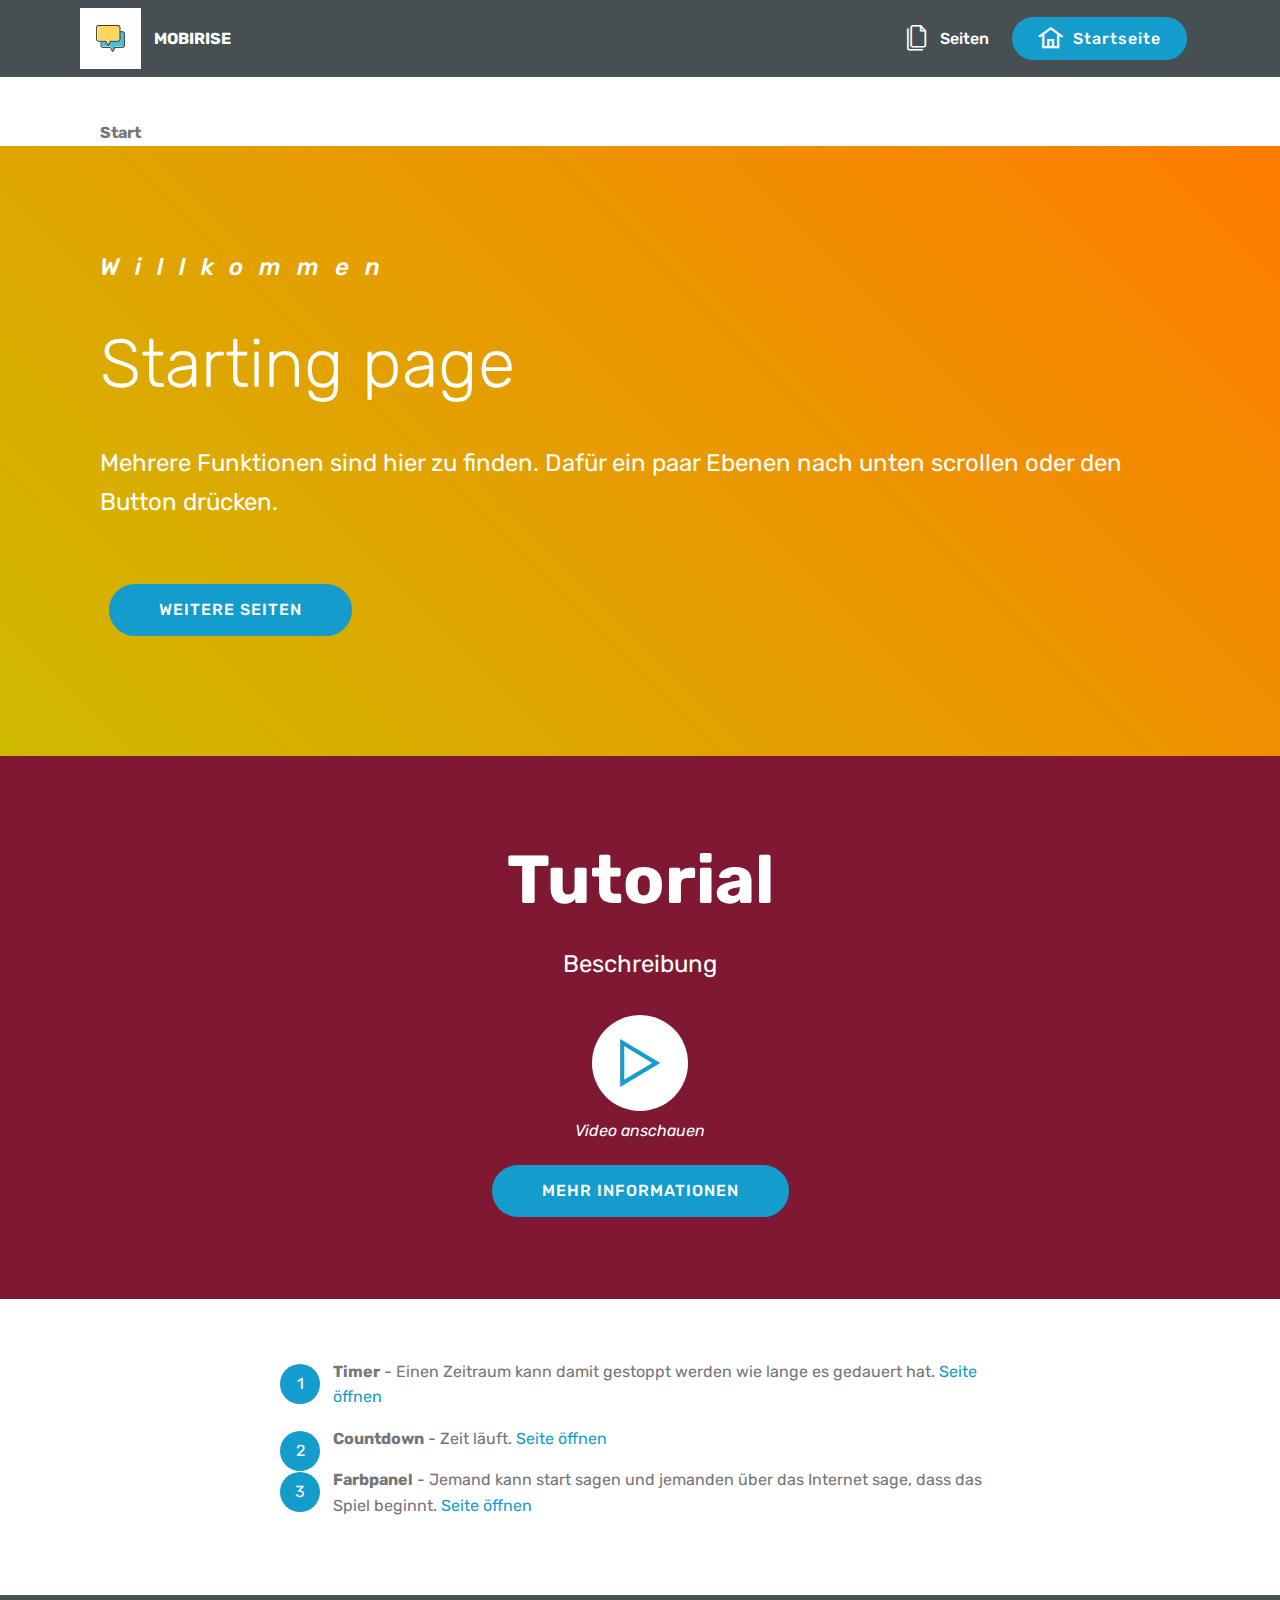
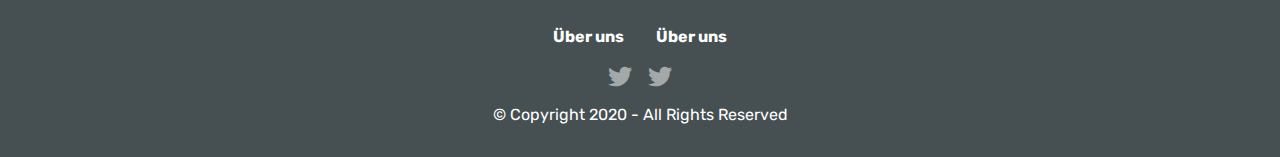
==== pages/index.html @ a0332e4c "improvements" ====
<!DOCTYPE html>
<html  >
<head>
  <!-- Site made with Mobirise Website Builder v4.12.3, https://mobirise.com -->
  <meta charset="UTF-8">
  <meta http-equiv="X-UA-Compatible" content="IE=edge">
  <meta name="generator" content="Mobirise v4.12.3, mobirise.com">
  <meta name="viewport" content="width=device-width, initial-scale=1, minimum-scale=1">
  <link rel="shortcut icon" href="assets/images/mbr-122x122.png" type="image/x-icon">
  <meta name="description" content="">
  
  
  <title>Home</title>
  <link rel="stylesheet" href="assets/web/assets/mobirise-icons/mobirise-icons.css">
  <link rel="stylesheet" href="assets/web/assets/mobirise-icons-bold/mobirise-icons-bold.css">
  <link rel="stylesheet" href="assets/web/assets/mobirise-icons2/mobirise2.css">
  <link rel="stylesheet" href="assets/bootstrap/css/bootstrap.min.css">
  <link rel="stylesheet" href="assets/bootstrap/css/bootstrap-grid.min.css">
  <link rel="stylesheet" href="assets/bootstrap/css/bootstrap-reboot.min.css">
  <link rel="stylesheet" href="assets/tether/tether.min.css">
  <link rel="stylesheet" href="assets/socicon/css/styles.css">
  <link rel="stylesheet" href="assets/dropdown/css/style.css">
  <link rel="stylesheet" href="assets/theme/css/style.css">
  <link rel="preload" as="style" href="assets/mobirise/css/mbr-additional.css"><link rel="stylesheet" href="assets/mobirise/css/mbr-additional.css" type="text/css">
  
  
  
</head>
<body>
  <section class="menu cid-seHGuhXUgh" once="menu" id="menu1-0">

    

    <nav class="navbar navbar-expand beta-menu navbar-dropdown align-items-center navbar-fixed-top navbar-toggleable-sm">
        <button class="navbar-toggler navbar-toggler-right" type="button" data-toggle="collapse" data-target="#navbarSupportedContent" aria-controls="navbarSupportedContent" aria-expanded="false" aria-label="Toggle navigation">
            <div class="hamburger">
                <span></span>
                <span></span>
                <span></span>
                <span></span>
            </div>
        </button>
        <div class="menu-logo">
            <div class="navbar-brand">
                <span class="navbar-logo">
                    <a href="index.html">
                         <img src="assets/images/mbr-122x122.png" alt="Mobirise" title="" style="height: 3.8rem;">
                    </a>
                </span>
                <span class="navbar-caption-wrap">
                    <a class="navbar-caption text-white display-4" href="https://mobirise.co">
                        MOBIRISE
                    </a>
                </span>
            </div>
        </div>
        <div class="collapse navbar-collapse" id="navbarSupportedContent">
            <ul class="navbar-nav nav-dropdown" data-app-modern-menu="true"><li class="nav-item">
                    <a class="nav-link link text-white display-4" href="https://mobirise.co"><span class="mbrib-pages mbr-iconfont mbr-iconfont-btn"></span>
                        Seiten</a>
                </li></ul>
            <div class="navbar-buttons mbr-section-btn"><a class="btn btn-sm btn-primary display-4" href="https://mobirise.co"><span class="mobi-mbri mobi-mbri-home mbr-iconfont mbr-iconfont-btn"></span>
                    Startseite</a></div>
        </div>
    </nav>
</section>

<section class="engine"><a href="https://mobirise.info/g">build your own site</a></section><section class="mbr-section article content1 cid-seHGVhKyrC" id="content1-3">
    
     

    <div class="container">
        <div class="media-container-row">
            <div class="mbr-text col-12 mbr-fonts-style display-7 col-md-12"><strong>Start</strong></div>
        </div>
    </div>
</section>

<section class="header11 cid-seHGGqiIYS" id="header11-2">

    <!-- Block parameters controls (Blue "Gear" panel) -->
    
    <!-- End block parameters -->

    
    <div class="container align-left">
        <div class="media-container-column mbr-white col-md-12">
            <h3 class="mbr-section-subtitle py-3 mbr-fonts-style display-5">
                Willkommen</h3>
            <h1 class="mbr-section-title py-3 mbr-fonts-style display-1">Starting page</h1>
            <p class="mbr-text py-3 mbr-fonts-style display-5">
                Mehrere Funktionen sind hier zu finden. Dafür ein paar Ebenen nach unten scrollen oder den Button drücken.</p>
            <div class="mbr-section-btn py-4"><a class="btn btn-md btn-primary display-4" href="https://mobirise.co">WEITERE SEITEN</a></div>
        </div>
    </div>

    
</section>

<section class="header8 cid-seHGysHlIG" id="header8-1">

    

    

    <div class="container align-center">
        <div class="row justify-content-md-center">
            <div class="mbr-white col-md-10">
                <h1 class="mbr-section-title align-center py-2 mbr-bold mbr-fonts-style display-1">
                        Tutorial</h1>
                <p class="mbr-text align-center py-2 mbr-fonts-style display-5">
                        Beschreibung</p>
                <div class="mbr-media show-modal align-center py-2" data-modal=".modalWindow">
                         <span class="mbr-iconfont mobi-mbri-play mobi-mbri" style="color: rgb(20, 157, 204); fill: rgb(20, 157, 204);"></span>
                </div>
                <div class="icon-description align-center font-italic pb-3 mbr-fonts-style display-7">
                        Video anschauen</div>
                <div class="mbr-section-btn text-center"><a class="btn btn-md btn-primary display-4" href="https://mobirise.co">MEHR INFORMATIONEN</a></div>
            </div>
        </div>
    </div>
    <div>
        <div class="modalWindow" style="display: none;">
            <div class="modalWindow-container">
                <div class="modalWindow-video-container">
                    <div class="modalWindow-video">
                        <iframe width="100%" height="100%" frameborder="0" allowfullscreen="1" data-src="https://www.youtube.com/watch?v=36YgDDJ7XSc"></iframe>
                    </div>
                    <a class="close" role="button" data-dismiss="modal">
                        <span aria-hidden="true" class="mbri-close mbr-iconfont closeModal"></span>
                        <span class="sr-only">Schließen</span>
                    </a>
                </div>
            </div>
        </div>
    </div>
</section>

<section class="mbr-section article content11 cid-seHI8viT0M" id="content11-4">
     

    <div class="container">
        <div class="media-container-row">
            <div class="mbr-text counter-container col-12 col-md-8 mbr-fonts-style display-7">
                <ol>
                    <li><strong>Timer</strong>&nbsp;- Einen Zeitraum kann damit gestoppt werden wie lange es gedauert hat. <a href="index.html">Seite öffnen</a></li>
                    <li><strong>Countdown</strong> - Zeit läuft. <a href="index.html">Seite öffnen</a></li>
                    <li><strong>Farbpanel</strong>&nbsp;- Jemand kann start sagen und jemanden über das Internet sage, dass das Spiel beginnt. <a href="index.html">Seite öffnen</a></li>
                </ol>
            </div>
        </div>
    </div>
</section>

<section once="footers" class="cid-seHJnnbTbv" id="footer7-5">

    

    

    <div class="container">
        <div class="media-container-row align-center mbr-white">
            <div class="row row-links">
                <ul class="foot-menu">
                    
                    
                    
                    
                    
                <li class="foot-menu-item mbr-fonts-style display-7">
                        <a class="text-white mbr-bold" href="#" target="_blank">Über uns</a>
                    </li><li class="foot-menu-item mbr-fonts-style display-7">
                        <a class="text-white mbr-bold" href="#" target="_blank">Über uns</a>
                    </li></ul>
            </div>
            <div class="row social-row">
                <div class="social-list align-right pb-2">
                    
                    
                    
                    
                    
                    
                <div class="soc-item">
                        <a href="https://twitter.com/mobirise" target="_blank">
                            <span class="socicon-twitter socicon mbr-iconfont mbr-iconfont-social"></span>
                        </a>
                    </div><div class="soc-item">
                        <a href="https://twitter.com/mobirise" target="_blank">
                            <span class="socicon-twitter socicon mbr-iconfont mbr-iconfont-social"></span>
                        </a>
                    </div></div>
            </div>
            <div class="row row-copirayt">
                <p class="mbr-text mb-0 mbr-fonts-style mbr-white align-center display-7">
                    © Copyright 2020 - All Rights Reserved
                </p>
            </div>
        </div>
    </div>
</section>


  <script src="assets/web/assets/jquery/jquery.min.js"></script>
  <script src="assets/popper/popper.min.js"></script>
  <script src="assets/bootstrap/js/bootstrap.min.js"></script>
  <script src="assets/tether/tether.min.js"></script>
  <script src="assets/touchswipe/jquery.touch-swipe.min.js"></script>
  <script src="assets/playervimeo/vimeo_player.js"></script>
  <script src="assets/smoothscroll/smooth-scroll.js"></script>
  <script src="assets/dropdown/js/nav-dropdown.js"></script>
  <script src="assets/dropdown/js/navbar-dropdown.js"></script>
  <script src="assets/theme/js/script.js"></script>
  
  
</body>
</html>
---- pages/assets/web/assets/mobirise-icons/mobirise-icons.css ----
@font-face {
  font-family: 'MobiriseIcons';
  src:  url('mobirise-icons.eot?spat4u');
  src:  url('mobirise-icons.eot?spat4u#iefix') format('embedded-opentype'),
    url('mobirise-icons.ttf?spat4u') format('truetype'),
    url('mobirise-icons.woff?spat4u') format('woff'),
    url('mobirise-icons.svg?spat4u#MobiriseIcons') format('svg');
  font-weight: normal;
  font-style: normal;
  font-display: swap;
}

[class^="mbri-"], [class*=" mbri-"] {
  /* use !important to prevent issues with browser extensions that change fonts */
  font-family: MobiriseIcons !important;
  speak: none;
  font-style: normal;
  font-weight: normal;
  font-variant: normal;
  text-transform: none;
  line-height: 1;

  /* Better Font Rendering =========== */
  -webkit-font-smoothing: antialiased;
  -moz-osx-font-smoothing: grayscale;
}

.mbri-add-submenu:before {
  content: "\e900";
}
.mbri-alert:before {
  content: "\e901";
}
.mbri-align-center:before {
  content: "\e902";
}
.mbri-align-justify:before {
  content: "\e903";
}
.mbri-align-left:before {
  content: "\e904";
}
.mbri-align-right:before {
  content: "\e905";
}
.mbri-android:before {
  content: "\e906";
}
.mbri-apple:before {
  content: "\e907";
}
.mbri-arrow-down:before {
  content: "\e908";
}
.mbri-arrow-next:before {
  content: "\e909";
}
.mbri-arrow-prev:before {
  content: "\e90a";
}
.mbri-arrow-up:before {
  content: "\e90b";
}
.mbri-bold:before {
  content: "\e90c";
}
.mbri-bookmark:before {
  content: "\e90d";
}
.mbri-bootstrap:before {
  content: "\e90e";
}
.mbri-briefcase:before {
  content: "\e90f";
}
.mbri-browse:before {
  content: "\e910";
}
.mbri-bulleted-list:before {
  content: "\e911";
}
.mbri-calendar:before {
  content: "\e912";
}
.mbri-camera:before {
  content: "\e913";
}
.mbri-cart-add:before {
  content: "\e914";
}
.mbri-cart-full:before {
  content: "\e915";
}
.mbri-cash:before {
  content: "\e916";
}
.mbri-change-style:before {
  content: "\e917";
}
.mbri-chat:before {
  content: "\e918";
}
.mbri-clock:before {
  content: "\e919";
}
.mbri-close:before {
  content: "\e91a";
}
.mbri-cloud:before {
  content: "\e91b";
}
.mbri-code:before {
  content: "\e91c";
}
.mbri-contact-form:before {
  content: "\e91d";
}
.mbri-credit-card:before {
  content: "\e91e";
}
.mbri-cursor-click:before {
  content: "\e91f";
}
.mbri-cust-feedback:before {
  content: "\e920";
}
.mbri-database:before {
  content: "\e921";
}
.mbri-delivery:before {
  content: "\e922";
}
.mbri-desktop:before {
  content: "\e923";
}
.mbri-devices:before {
  content: "\e924";
}
.mbri-down:before {
  content: "\e925";
}
.mbri-download:before {
  content: "\e989";
}
.mbri-drag-n-drop:before {
  content: "\e927";
}
.mbri-drag-n-drop2:before {
  content: "\e928";
}
.mbri-edit:before {
  content: "\e929";
}
.mbri-edit2:before {
  content: "\e92a";
}
.mbri-error:before {
  content: "\e92b";
}
.mbri-extension:before {
  content: "\e92c";
}
.mbri-features:before {
  content: "\e92d";
}
.mbri-file:before {
  content: "\e92e";
}
.mbri-flag:before {
  content: "\e92f";
}
.mbri-folder:before {
  content: "\e930";
}
.mbri-gift:before {
  content: "\e931";
}
.mbri-github:before {
  content: "\e932";
}
.mbri-globe:before {
  content: "\e933";
}
.mbri-globe-2:before {
  content: "\e934";
}
.mbri-growing-chart:before {
  content: "\e935";
}
.mbri-hearth:before {
  content: "\e936";
}
.mbri-help:before {
  content: "\e937";
}
.mbri-home:before {
  content: "\e938";
}
.mbri-hot-cup:before {
  content: "\e939";
}
.mbri-idea:before {
  content: "\e93a";
}
.mbri-image-gallery:before {
  content: "\e93b";
}
.mbri-image-slider:before {
  content: "\e93c";
}
.mbri-info:before {
  content: "\e93d";
}
.mbri-italic:before {
  content: "\e93e";
}
.mbri-key:before {
  content: "\e93f";
}
.mbri-laptop:before {
  content: "\e940";
}
.mbri-layers:before {
  content: "\e941";
}
.mbri-left-right:before {
  content: "\e942";
}
.mbri-left:before {
  content: "\e943";
}
.mbri-letter:before {
  content: "\e944";
}
.mbri-like:before {
  content: "\e945";
}
.mbri-link:before {
  content: "\e946";
}
.mbri-lock:before {
  content: "\e947";
}
.mbri-login:before {
  content: "\e948";
}
.mbri-logout:before {
  content: "\e949";
}
.mbri-magic-stick:before {
  content: "\e94a";
}
.mbri-map-pin:before {
  content: "\e94b";
}
.mbri-menu:before {
  content: "\e94c";
}
.mbri-mobile:before {
  content: "\e94d";
}
.mbri-mobile2:before {
  content: "\e94e";
}
.mbri-mobirise:before {
  content: "\e94f";
}
.mbri-more-horizontal:before {
  content: "\e950";
}
.mbri-more-vertical:before {
  content: "\e951";
}
.mbri-music:before {
  content: "\e952";
}
.mbri-new-file:before {
  content: "\e953";
}
.mbri-numbered-list:before {
  content: "\e954";
}
.mbri-opened-folder:before {
  content: "\e955";
}
.mbri-pages:before {
  content: "\e956";
}
.mbri-paper-plane:before {
  content: "\e957";
}
.mbri-paperclip:before {
  content: "\e958";
}
.mbri-photo:before {
  content: "\e959";
}
.mbri-photos:before {
  content: "\e95a";
}
.mbri-pin:before {
  content: "\e95b";
}
.mbri-play:before {
  content: "\e95c";
}
.mbri-plus:before {
  content: "\e95d";
}
.mbri-preview:before {
  content: "\e95e";
}
.mbri-print:before {
  content: "\e95f";
}
.mbri-protect:before {
  content: "\e960";
}
.mbri-question:before {
  content: "\e961";
}
.mbri-quote-left:before {
  content: "\e962";
}
.mbri-quote-right:before {
  content: "\e963";
}
.mbri-refresh:before {
  content: "\e964";
}
.mbri-responsive:before {
  content: "\e965";
}
.mbri-right:before {
  content: "\e966";
}
.mbri-rocket:before {
  content: "\e967";
}
.mbri-sad-face:before {
  content: "\e968";
}
.mbri-sale:before {
  content: "\e969";
}
.mbri-save:before {
  content: "\e96a";
}
.mbri-search:before {
  content: "\e96b";
}
.mbri-setting:before {
  content: "\e96c";
}
.mbri-setting2:before {
  content: "\e96d";
}
.mbri-setting3:before {
  content: "\e96e";
}
.mbri-share:before {
  content: "\e96f";
}
.mbri-shopping-bag:before {
  content: "\e970";
}
.mbri-shopping-basket:before {
  content: "\e971";
}
.mbri-shopping-cart:before {
  content: "\e972";
}
.mbri-sites:before {
  content: "\e973";
}
.mbri-smile-face:before {
  content: "\e974";
}
.mbri-speed:before {
  content: "\e975";
}
.mbri-star:before {
  content: "\e976";
}
.mbri-success:before {
  content: "\e977";
}
.mbri-sun:before {
  content: "\e978";
}
.mbri-sun2:before {
  content: "\e979";
}
.mbri-tablet:before {
  content: "\e97a";
}
.mbri-tablet-vertical:before {
  content: "\e97b";
}
.mbri-target:before {
  content: "\e97c";
}
.mbri-timer:before {
  content: "\e97d";
}
.mbri-to-ftp:before {
  content: "\e97e";
}
.mbri-to-local-drive:before {
  content: "\e97f";
}
.mbri-touch-swipe:before {
  content: "\e980";
}
.mbri-touch:before {
  content: "\e981";
}
.mbri-trash:before {
  content: "\e982";
}
.mbri-underline:before {
  content: "\e983";
}
.mbri-unlink:before {
  content: "\e984";
}
.mbri-unlock:before {
  content: "\e985";
}
.mbri-up-down:before {
  content: "\e986";
}
.mbri-up:before {
  content: "\e987";
}
.mbri-update:before {
  content: "\e988";
}
.mbri-upload:before {
 content: "\e926"; 
}
.mbri-user:before {
  content: "\e98a";
}
.mbri-user2:before {
  content: "\e98b";
}
.mbri-users:before {
  content: "\e98c";
}
.mbri-video:before {
  content: "\e98d";
}
.mbri-video-play:before {
  content: "\e98e";
}
.mbri-watch:before {
  content: "\e98f";
}
.mbri-website-theme:before {
  content: "\e990";
}
.mbri-wifi:before {
  content: "\e991";
}
.mbri-windows:before {
  content: "\e992";
}
.mbri-zoom-out:before {
  content: "\e993";
}
.mbri-redo:before {
  content: "\e994";
}
.mbri-undo:before {
  content: "\e995";
}
---- pages/assets/web/assets/mobirise-icons-bold/mobirise-icons-bold.css ----
@font-face {
  font-family: 'mobirise-icons-bold';
  font-display: swap;
  src:  url('mobirise-icons-bold.eot?m1l4yr');
  src:  url('mobirise-icons-bold.eot?m1l4yr#iefix') format('embedded-opentype'),
    url('mobirise-icons-bold.ttf?m1l4yr') format('truetype'),
    url('mobirise-icons-bold.woff?m1l4yr') format('woff'),
    url('mobirise-icons-bold.svg?m1l4yr#mobirise-icons-bold') format('svg');
  font-weight: normal;
  font-style: normal;
}

[class^="mbrib-"], [class*="mbrib-"] {
  /* use !important to prevent issues with browser extensions that change fonts */
  font-family: 'mobirise-icons-bold' !important;
  speak: none;
  font-style: normal;
  font-weight: normal;
  font-variant: normal;
  text-transform: none;
  line-height: 1;

  /* Better Font Rendering =========== */
  -webkit-font-smoothing: antialiased;
  -moz-osx-font-smoothing: grayscale;
}

.mbrib-add-submenu:before {
  content: "\e900";
}
.mbrib-alert:before {
  content: "\e901";
}
.mbrib-align-center:before {
  content: "\e902";
}
.mbrib-align-justify:before {
  content: "\e903";
}
.mbrib-align-left:before {
  content: "\e904";
}
.mbrib-align-right:before {
  content: "\e905";
}
.mbrib-android:before {
  content: "\e906";
}
.mbrib-apple:before {
  content: "\e907";
}
.mbrib-arrow-down:before {
  content: "\e908";
}
.mbrib-arrow-next:before {
  content: "\e909";
}
.mbrib-arrow-prev:before {
  content: "\e90a";
}
.mbrib-arrow-up:before {
  content: "\e90b";
}
.mbrib-bold:before {
  content: "\e90c";
}
.mbrib-bookmark:before {
  content: "\e90d";
}
.mbrib-bootstrap:before {
  content: "\e90e";
}
.mbrib-briefcase:before {
  content: "\e90f";
}
.mbrib-browse:before {
  content: "\e910";
}
.mbrib-bulleted-list:before {
  content: "\e911";
}
.mbrib-calendar:before {
  content: "\e912";
}
.mbrib-camera:before {
  content: "\e913";
}
.mbrib-cart-add:before {
  content: "\e914";
}
.mbrib-cart-full:before {
  content: "\e915";
}
.mbrib-cash:before {
  content: "\e916";
}
.mbrib-change-style:before {
  content: "\e917";
}
.mbrib-chat:before {
  content: "\e918";
}
.mbrib-clock:before {
  content: "\e919";
}
.mbrib-close:before {
  content: "\e91a";
}
.mbrib-cloud:before {
  content: "\e91b";
}
.mbrib-code:before {
  content: "\e91c";
}
.mbrib-contact-form:before {
  content: "\e91d";
}
.mbrib-credit-card:before {
  content: "\e91e";
}
.mbrib-cursor-click:before {
  content: "\e91f";
}
.mbrib-cust-feedback:before {
  content: "\e920";
}
.mbrib-database:before {
  content: "\e921";
}
.mbrib-delivery:before {
  content: "\e922";
}
.mbrib-desktop:before {
  content: "\e923";
}
.mbrib-devices:before {
  content: "\e924";
}
.mbrib-down:before {
  content: "\e925";
}
.mbrib-download:before {
  content: "\e926";
}
.mbrib-drag-n-drop:before {
  content: "\e927";
}
.mbrib-drag-n-drop2:before {
  content: "\e928";
}
.mbrib-edit:before {
  content: "\e929";
}
.mbrib-edit2:before {
  content: "\e92a";
}
.mbrib-error:before {
  content: "\e92b";
}
.mbrib-extension:before {
  content: "\e92c";
}
.mbrib-features:before {
  content: "\e92d";
}
.mbrib-file:before {
  content: "\e92e";
}
.mbrib-flag:before {
  content: "\e92f";
}
.mbrib-folder:before {
  content: "\e930";
}
.mbrib-gift:before {
  content: "\e931";
}
.mbrib-github:before {
  content: "\e932";
}
.mbrib-globe-2:before {
  content: "\e933";
}
.mbrib-globe:before {
  content: "\e934";
}
.mbrib-growing-chart:before {
  content: "\e935";
}
.mbrib-hearth:before {
  content: "\e936";
}
.mbrib-help:before {
  content: "\e937";
}
.mbrib-home:before {
  content: "\e938";
}
.mbrib-hot-cup:before {
  content: "\e939";
}
.mbrib-idea:before {
  content: "\e93a";
}
.mbrib-image-gallery:before {
  content: "\e93b";
}
.mbrib-image-slider:before {
  content: "\e93c";
}
.mbrib-info:before {
  content: "\e93d";
}
.mbrib-italic:before {
  content: "\e93e";
}
.mbrib-key:before {
  content: "\e93f";
}
.mbrib-laptop:before {
  content: "\e940";
}
.mbrib-layers:before {
  content: "\e941";
}
.mbrib-left-right:before {
  content: "\e942";
}
.mbrib-left:before {
  content: "\e943";
}
.mbrib-letter:before {
  content: "\e944";
}
.mbrib-like:before {
  content: "\e945";
}
.mbrib-link:before {
  content: "\e946";
}
.mbrib-lock:before {
  content: "\e947";
}
.mbrib-login:before {
  content: "\e948";
}
.mbrib-logout:before {
  content: "\e949";
}
.mbrib-magic-stick:before {
  content: "\e94a";
}
.mbrib-map-pin:before {
  content: "\e94b";
}
.mbrib-menu:before {
  content: "\e94c";
}
.mbrib-mobile:before {
  content: "\e94d";
}
.mbrib-mobile2:before {
  content: "\e94e";
}
.mbrib-mobirise:before {
  content: "\e94f";
}
.mbrib-more-horizontal:before {
  content: "\e950";
}
.mbrib-more-vertical:before {
  content: "\e951";
}
.mbrib-music:before {
  content: "\e952";
}
.mbrib-new-file:before {
  content: "\e953";
}
.mbrib-numbered-list:before {
  content: "\e954";
}
.mbrib-opened-folder:before {
  content: "\e955";
}
.mbrib-pages:before {
  content: "\e956";
}
.mbrib-paper-plane:before {
  content: "\e957";
}
.mbrib-paperclip:before {
  content: "\e958";
}
.mbrib-photo:before {
  content: "\e959";
}
.mbrib-photos:before {
  content: "\e95a";
}
.mbrib-pin:before {
  content: "\e95b";
}
.mbrib-play:before {
  content: "\e95c";
}
.mbrib-plus:before {
  content: "\e95d";
}
.mbrib-preview:before {
  content: "\e95e";
}
.mbrib-print:before {
  content: "\e95f";
}
.mbrib-protect:before {
  content: "\e960";
}
.mbrib-question:before {
  content: "\e961";
}
.mbrib-quote-left:before {
  content: "\e962";
}
.mbrib-quote-right:before {
  content: "\e963";
}
.mbrib-redo:before {
  content: "\e964";
}
.mbrib-refresh:before {
  content: "\e965";
}
.mbrib-responsive:before {
  content: "\e966";
}
.mbrib-right:before {
  content: "\e967";
}
.mbrib-rocket:before {
  content: "\e968";
}
.mbrib-sad-face:before {
  content: "\e969";
}
.mbrib-sale:before {
  content: "\e96a";
}
.mbrib-save:before {
  content: "\e96b";
}
.mbrib-search:before {
  content: "\e96c";
}
.mbrib-setting:before {
  content: "\e96d";
}
.mbrib-setting2:before {
  content: "\e96e";
}
.mbrib-setting3:before {
  content: "\e96f";
}
.mbrib-share:before {
  content: "\e970";
}
.mbrib-shopping-bag:before {
  content: "\e971";
}
.mbrib-shopping-basket:before {
  content: "\e972";
}
.mbrib-shopping-cart:before {
  content: "\e973";
}
.mbrib-sites:before {
  content: "\e974";
}
.mbrib-smile-face:before {
  content: "\e975";
}
.mbrib-speed:before {
  content: "\e976";
}
.mbrib-star:before {
  content: "\e977";
}
.mbrib-success:before {
  content: "\e978";
}
.mbrib-sun:before {
  content: "\e979";
}
.mbrib-sun2:before {
  content: "\e97a";
}
.mbrib-tablet-vertical:before {
  content: "\e97b";
}
.mbrib-tablet:before {
  content: "\e97c";
}
.mbrib-target:before {
  content: "\e97d";
}
.mbrib-timer:before {
  content: "\e97e";
}
.mbrib-to-ftp:before {
  content: "\e97f";
}
.mbrib-to-local-drive:before {
  content: "\e980";
}
.mbrib-touch-swipe:before {
  content: "\e981";
}
.mbrib-touch:before {
  content: "\e982";
}
.mbrib-trash:before {
  content: "\e983";
}
.mbrib-underline:before {
  content: "\e984";
}
.mbrib-undo:before {
  content: "\e985";
}
.mbrib-unlink:before {
  content: "\e986";
}
.mbrib-unlock:before {
  content: "\e987";
}
.mbrib-up-down:before {
  content: "\e988";
}
.mbrib-up:before {
  content: "\e989";
}
.mbrib-update:before {
  content: "\e98a";
}
.mbrib-upload:before {
  content: "\e98b";
}
.mbrib-user:before {
  content: "\e98c";
}
.mbrib-user2:before {
  content: "\e98d";
}
.mbrib-users:before {
  content: "\e98e";
}
.mbrib-video-play:before {
  content: "\e98f";
}
.mbrib-video:before {
  content: "\e990";
}
.mbrib-watch:before {
  content: "\e991";
}
.mbrib-website-theme:before {
  content: "\e992";
}
.mbrib-wifi:before {
  content: "\e993";
}
.mbrib-windows:before {
  content: "\e994";
}
.mbrib-zoom-out:before {
  content: "\e995";
}
---- pages/assets/web/assets/mobirise-icons2/mobirise2.css ----
@font-face {
  font-family: 'Moririse2';
  font-display: swap;
  src:  url('mobirise2.eot?f2bix4');
  src:  url('mobirise2.eot?f2bix4#iefix') format('embedded-opentype'),
    url('mobirise2.ttf?f2bix4') format('truetype'),
    url('mobirise2.woff?f2bix4') format('woff'),
    url('mobirise2.svg?f2bix4#mobirise2') format('svg');
  font-weight: normal;
  font-style: normal;
}

[class^="mobi-"], [class*=" mobi-"] {
  /* use !important to prevent issues with browser extensions that change fonts */
  font-family: 'Moririse2' !important;
  speak: none;
  font-style: normal;
  font-weight: normal;
  font-variant: normal;
  text-transform: none;
  line-height: 1;

  /* Better Font Rendering =========== */
  -webkit-font-smoothing: antialiased;
  -moz-osx-font-smoothing: grayscale;
}

.mobi-mbri-add-submenu:before {
  content: "\e900";
}
.mobi-mbri-alert:before {
  content: "\e901";
}
.mobi-mbri-align-center:before {
  content: "\e902";
}
.mobi-mbri-align-justify:before {
  content: "\e903";
}
.mobi-mbri-align-left:before {
  content: "\e904";
}
.mobi-mbri-align-right:before {
  content: "\e905";
}
.mobi-mbri-android:before {
  content: "\e906";
}
.mobi-mbri-apple:before {
  content: "\e907";
}
.mobi-mbri-arrow-down:before {
  content: "\e908";
}
.mobi-mbri-arrow-next:before {
  content: "\e909";
}
.mobi-mbri-arrow-prev:before {
  content: "\e90a";
}
.mobi-mbri-arrow-up:before {
  content: "\e90b";
}
.mobi-mbri-bold:before {
  content: "\e90c";
}
.mobi-mbri-bookmark:before {
  content: "\e90d";
}
.mobi-mbri-bootstrap:before {
  content: "\e90e";
}
.mobi-mbri-briefcase:before {
  content: "\e90f";
}
.mobi-mbri-browse:before {
  content: "\e910";
}
.mobi-mbri-bulleted-list:before {
  content: "\e911";
}
.mobi-mbri-calendar:before {
  content: "\e912";
}
.mobi-mbri-camera:before {
  content: "\e913";
}
.mobi-mbri-cart-add:before {
  content: "\e914";
}
.mobi-mbri-cart-full:before {
  content: "\e915";
}
.mobi-mbri-cash:before {
  content: "\e916";
}
.mobi-mbri-change-style:before {
  content: "\e917";
}
.mobi-mbri-chat:before {
  content: "\e918";
}
.mobi-mbri-clock:before {
  content: "\e919";
}
.mobi-mbri-close:before {
  content: "\e91a";
}
.mobi-mbri-cloud:before {
  content: "\e91b";
}
.mobi-mbri-code:before {
  content: "\e91c";
}
.mobi-mbri-contact-form:before {
  content: "\e91d";
}
.mobi-mbri-credit-card:before {
  content: "\e91e";
}
.mobi-mbri-cursor-click:before {
  content: "\e91f";
}
.mobi-mbri-cust-feedback:before {
  content: "\e920";
}
.mobi-mbri-database:before {
  content: "\e921";
}
.mobi-mbri-delivery:before {
  content: "\e922";
}
.mobi-mbri-desktop:before {
  content: "\e923";
}
.mobi-mbri-devices:before {
  content: "\e924";
}
.mobi-mbri-down:before {
  content: "\e925";
}
.mobi-mbri-download-2:before {
  content: "\e926";
}
.mobi-mbri-download:before {
  content: "\e927";
}
.mobi-mbri-drag-n-drop-2:before {
  content: "\e928";
}
.mobi-mbri-drag-n-drop:before {
  content: "\e929";
}
.mobi-mbri-edit-2:before {
  content: "\e92a";
}
.mobi-mbri-edit:before {
  content: "\e92b";
}
.mobi-mbri-error:before {
  content: "\e92c";
}
.mobi-mbri-extension:before {
  content: "\e92d";
}
.mobi-mbri-features:before {
  content: "\e92e";
}
.mobi-mbri-file:before {
  content: "\e92f";
}
.mobi-mbri-flag:before {
  content: "\e930";
}
.mobi-mbri-folder:before {
  content: "\e931";
}
.mobi-mbri-gift:before {
  content: "\e932";
}
.mobi-mbri-github:before {
  content: "\e933";
}
.mobi-mbri-globe-2:before {
  content: "\e934";
}
.mobi-mbri-globe:before {
  content: "\e935";
}
.mobi-mbri-growing-chart:before {
  content: "\e936";
}
.mobi-mbri-hearth:before {
  content: "\e937";
}
.mobi-mbri-help:before {
  content: "\e938";
}
.mobi-mbri-home:before {
  content: "\e939";
}
.mobi-mbri-hot-cup:before {
  content: "\e93a";
}
.mobi-mbri-idea:before {
  content: "\e93b";
}
.mobi-mbri-image-gallery:before {
  content: "\e93c";
}
.mobi-mbri-image-slider:before {
  content: "\e93d";
}
.mobi-mbri-info:before {
  content: "\e93e";
}
.mobi-mbri-italic:before {
  content: "\e93f";
}
.mobi-mbri-key:before {
  content: "\e940";
}
.mobi-mbri-laptop:before {
  content: "\e941";
}
.mobi-mbri-layers:before {
  content: "\e942";
}
.mobi-mbri-left-right:before {
  content: "\e943";
}
.mobi-mbri-left:before {
  content: "\e944";
}
.mobi-mbri-letter:before {
  content: "\e945";
}
.mobi-mbri-like:before {
  content: "\e946";
}
.mobi-mbri-link:before {
  content: "\e947";
}
.mobi-mbri-lock:before {
  content: "\e948";
}
.mobi-mbri-login:before {
  content: "\e949";
}
.mobi-mbri-logout:before {
  content: "\e94a";
}
.mobi-mbri-magic-stick:before {
  content: "\e94b";
}
.mobi-mbri-map-pin:before {
  content: "\e94c";
}
.mobi-mbri-menu:before {
  content: "\e94d";
}
.mobi-mbri-mobile-2:before {
  content: "\e94e";
}
.mobi-mbri-mobile-horizontal:before {
  content: "\e94f";
}
.mobi-mbri-mobile:before {
  content: "\e950";
}
.mobi-mbri-mobirise:before {
  content: "\e951";
}
.mobi-mbri-more-horizontal:before {
  content: "\e952";
}
.mobi-mbri-more-vertical:before {
  content: "\e953";
}
.mobi-mbri-music:before {
  content: "\e954";
}
.mobi-mbri-new-file:before {
  content: "\e955";
}
.mobi-mbri-numbered-list:before {
  content: "\e956";
}
.mobi-mbri-opened-folder:before {
  content: "\e957";
}
.mobi-mbri-pages:before {
  content: "\e958";
}
.mobi-mbri-paper-plane:before {
  content: "\e959";
}
.mobi-mbri-paperclip:before {
  content: "\e95a";
}
.mobi-mbri-phone:before {
  content: "\e95b";
}
.mobi-mbri-photo:before {
  content: "\e95c";
}
.mobi-mbri-photos:before {
  content: "\e95d";
}
.mobi-mbri-pin:before {
  content: "\e95e";
}
.mobi-mbri-play:before {
  content: "\e95f";
}
.mobi-mbri-plus:before {
  content: "\e960";
}
.mobi-mbri-preview:before {
  content: "\e961";
}
.mobi-mbri-print:before {
  content: "\e962";
}
.mobi-mbri-protect:before {
  content: "\e963";
}
.mobi-mbri-question:before {
  content: "\e964";
}
.mobi-mbri-quote-left:before {
  content: "\e965";
}
.mobi-mbri-quote-right:before {
  content: "\e966";
}
.mobi-mbri-redo:before {
  content: "\e967";
}
.mobi-mbri-refresh:before {
  content: "\e968";
}
.mobi-mbri-responsive-2:before {
  content: "\e969";
}
.mobi-mbri-responsive:before {
  content: "\e96a";
}
.mobi-mbri-right:before {
  content: "\e96b";
}
.mobi-mbri-rocket:before {
  content: "\e96c";
}
.mobi-mbri-sad-face:before {
  content: "\e96d";
}
.mobi-mbri-sale:before {
  content: "\e96e";
}
.mobi-mbri-save:before {
  content: "\e96f";
}
.mobi-mbri-search:before {
  content: "\e970";
}
.mobi-mbri-setting-2:before {
  content: "\e971";
}
.mobi-mbri-setting-3:before {
  content: "\e972";
}
.mobi-mbri-setting:before {
  content: "\e973";
}
.mobi-mbri-share:before {
  content: "\e974";
}
.mobi-mbri-shopping-bag:before {
  content: "\e975";
}
.mobi-mbri-shopping-basket:before {
  content: "\e976";
}
.mobi-mbri-shopping-cart:before {
  content: "\e977";
}
.mobi-mbri-sites:before {
  content: "\e978";
}
.mobi-mbri-smile-face:before {
  content: "\e979";
}
.mobi-mbri-speed:before {
  content: "\e97a";
}
.mobi-mbri-star:before {
  content: "\e97b";
}
.mobi-mbri-success:before {
  content: "\e97c";
}
.mobi-mbri-sun:before {
  content: "\e97d";
}
.mobi-mbri-sun2:before {
  content: "\e97e";
}
.mobi-mbri-tablet-vertical:before {
  content: "\e97f";
}
.mobi-mbri-tablet:before {
  content: "\e980";
}
.mobi-mbri-target:before {
  content: "\e981";
}
.mobi-mbri-timer:before {
  content: "\e982";
}
.mobi-mbri-to-ftp:before {
  content: "\e983";
}
.mobi-mbri-to-local-drive:before {
  content: "\e984";
}
.mobi-mbri-touch-swipe:before {
  content: "\e985";
}
.mobi-mbri-touch:before {
  content: "\e986";
}
.mobi-mbri-trash:before {
  content: "\e987";
}
.mobi-mbri-underline:before {
  content: "\e988";
}
.mobi-mbri-undo:before {
  content: "\e989";
}
.mobi-mbri-unlink:before {
  content: "\e98a";
}
.mobi-mbri-unlock:before {
  content: "\e98b";
}
.mobi-mbri-up-down:before {
  content: "\e98c";
}
.mobi-mbri-up:before {
  content: "\e98d";
}
.mobi-mbri-update:before {
  content: "\e98e";
}
.mobi-mbri-upload-2:before {
  content: "\e98f";
}
.mobi-mbri-upload:before {
  content: "\e990";
}
.mobi-mbri-user-2:before {
  content: "\e991";
}
.mobi-mbri-user:before {
  content: "\e992";
}
.mobi-mbri-users:before {
  content: "\e993";
}
.mobi-mbri-video-play:before {
  content: "\e994";
}
.mobi-mbri-video:before {
  content: "\e995";
}
.mobi-mbri-watch:before {
  content: "\e996";
}
.mobi-mbri-website-theme-2:before {
  content: "\e997";
}
.mobi-mbri-website-theme:before {
  content: "\e998";
}
.mobi-mbri-wifi:before {
  content: "\e999";
}
.mobi-mbri-windows:before {
  content: "\e99a";
}
.mobi-mbri-zoom-in:before {
  content: "\e99b";
}
.mobi-mbri-zoom-out:before {
  content: "\e99c";
}
---- pages/assets/socicon/css/styles.css ----
@charset "UTF-8";

@font-face {
  font-family: 'Socicon';
  src:  url('../fonts/socicon.eot');
  src:  url('../fonts/socicon.eot?#iefix') format('embedded-opentype'),
    url('../fonts/socicon.woff2') format('woff2'),
    url('../fonts/socicon.ttf') format('truetype'),
    url('../fonts/socicon.woff') format('woff'),
    url('../fonts/socicon.svg#socicon') format('svg');
  font-weight: normal;
  font-style: normal;
}

[data-icon]:before {
  font-family: "socicon" !important;
  content: attr(data-icon);
  font-style: normal !important;
  font-weight: normal !important;
  font-variant: normal !important;
  text-transform: none !important;
  speak: none;
  line-height: 1;
  -webkit-font-smoothing: antialiased;
  -moz-osx-font-smoothing: grayscale;
}

[class^="socicon-"], [class*=" socicon-"] {
  /* use !important to prevent issues with browser extensions that change fonts */
  font-family: 'Socicon' !important;
  speak: none;
  font-style: normal;
  font-weight: normal;
  font-variant: normal;
  text-transform: none;
  line-height: 1;

  /* Better Font Rendering =========== */
  -webkit-font-smoothing: antialiased;
  -moz-osx-font-smoothing: grayscale;
}

.socicon-eitaa:before {
  content: "\e97c";
}
.socicon-soroush:before {
  content: "\e97d";
}
.socicon-bale:before {
  content: "\e97e";
}
.socicon-zazzle:before {
  content: "\e97b";
}
.socicon-society6:before {
  content: "\e97a";
}
.socicon-redbubble:before {
  content: "\e979";
}
.socicon-avvo:before {
  content: "\e978";
}
.socicon-stitcher:before {
  content: "\e977";
}
.socicon-googlehangouts:before {
  content: "\e974";
}
.socicon-dlive:before {
  content: "\e975";
}
.socicon-vsco:before {
  content: "\e976";
}
.socicon-flipboard:before {
  content: "\e973";
}
.socicon-ubuntu:before {
  content: "\e958";
}
.socicon-artstation:before {
  content: "\e959";
}
.socicon-invision:before {
  content: "\e95a";
}
.socicon-torial:before {
  content: "\e95b";
}
.socicon-collectorz:before {
  content: "\e95c";
}
.socicon-seenthis:before {
  content: "\e95d";
}
.socicon-googleplaymusic:before {
  content: "\e95e";
}
.socicon-debian:before {
  content: "\e95f";
}
.socicon-filmfreeway:before {
  content: "\e960";
}
.socicon-gnome:before {
  content: "\e961";
}
.socicon-itchio:before {
  content: "\e962";
}
.socicon-jamendo:before {
  content: "\e963";
}
.socicon-mix:before {
  content: "\e964";
}
.socicon-sharepoint:before {
  content: "\e965";
}
.socicon-tinder:before {
  content: "\e966";
}
.socicon-windguru:before {
  content: "\e967";
}
.socicon-cdbaby:before {
  content: "\e968";
}
.socicon-elementaryos:before {
  content: "\e969";
}
.socicon-stage32:before {
  content: "\e96a";
}
.socicon-tiktok:before {
  content: "\e96b";
}
.socicon-gitter:before {
  content: "\e96c";
}
.socicon-letterboxd:before {
  content: "\e96d";
}
.socicon-threema:before {
  content: "\e96e";
}
.socicon-splice:before {
  content: "\e96f";
}
.socicon-metapop:before {
  content: "\e970";
}
.socicon-naver:before {
  content: "\e971";
}
.socicon-remote:before {
  content: "\e972";
}
.socicon-internet:before {
  content: "\e957";
}
.socicon-moddb:before {
  content: "\e94b";
}
.socicon-indiedb:before {
  content: "\e94c";
}
.socicon-traxsource:before {
  content: "\e94d";
}
.socicon-gamefor:before {
  content: "\e94e";
}
.socicon-pixiv:before {
  content: "\e94f";
}
.socicon-myanimelist:before {
  content: "\e950";
}
.socicon-blackberry:before {
  content: "\e951";
}
.socicon-wickr:before {
  content: "\e952";
}
.socicon-spip:before {
  content: "\e953";
}
.socicon-napster:before {
  content: "\e954";
}
.socicon-beatport:before {
  content: "\e955";
}
.socicon-hackerone:before {
  content: "\e956";
}
.socicon-hackernews:before {
  content: "\e946";
}
.socicon-smashwords:before {
  content: "\e947";
}
.socicon-kobo:before {
  content: "\e948";
}
.socicon-bookbub:before {
  content: "\e949";
}
.socicon-mailru:before {
  content: "\e94a";
}
.socicon-gitlab:before {
  content: "\e945";
}
.socicon-instructables:before {
  content: "\e944";
}
.socicon-portfolio:before {
  content: "\e943";
}
.socicon-codered:before {
  content: "\e940";
}
.socicon-origin:before {
  content: "\e941";
}
.socicon-nextdoor:before {
  content: "\e942";
}
.socicon-udemy:before {
  content: "\e93f";
}
.socicon-livemaster:before {
  content: "\e93e";
}
.socicon-crunchbase:before {
  content: "\e93b";
}
.socicon-homefy:before {
  content: "\e93c";
}
.socicon-calendly:before {
  content: "\e93d";
}
.socicon-realtor:before {
  content: "\e90f";
}
.socicon-tidal:before {
  content: "\e910";
}
.socicon-qobuz:before {
  content: "\e911";
}
.socicon-natgeo:before {
  content: "\e912";
}
.socicon-mastodon:before {
  content: "\e913";
}
.socicon-unsplash:before {
  content: "\e914";
}
.socicon-homeadvisor:before {
  content: "\e915";
}
.socicon-angieslist:before {
  content: "\e916";
}
.socicon-codepen:before {
  content: "\e917";
}
.socicon-slack:before {
  content: "\e918";
}
.socicon-openaigym:before {
  content: "\e919";
}
.socicon-logmein:before {
  content: "\e91a";
}
.socicon-fiverr:before {
  content: "\e91b";
}
.socicon-gotomeeting:before {
  content: "\e91c";
}
.socicon-aliexpress:before {
  content: "\e91d";
}
.socicon-guru:before {
  content: "\e91e";
}
.socicon-appstore:before {
  content: "\e91f";
}
.socicon-homes:before {
  content: "\e920";
}
.socicon-zoom:before {
  content: "\e921";
}
.socicon-alibaba:before {
  content: "\e922";
}
.socicon-craigslist:before {
  content: "\e923";
}
.socicon-wix:before {
  content: "\e924";
}
.socicon-redfin:before {
  content: "\e925";
}
.socicon-googlecalendar:before {
  content: "\e926";
}
.socicon-shopify:before {
  content: "\e927";
}
.socicon-freelancer:before {
  content: "\e928";
}
.socicon-seedrs:before {
  content: "\e929";
}
.socicon-bing:before {
  content: "\e92a";
}
.socicon-doodle:before {
  content: "\e92b";
}
.socicon-bonanza:before {
  content: "\e92c";
}
.socicon-squarespace:before {
  content: "\e92d";
}
.socicon-toptal:before {
  content: "\e92e";
}
.socicon-gust:before {
  content: "\e92f";
}
.socicon-ask:before {
  content: "\e930";
}
.socicon-trulia:before {
  content: "\e931";
}
.socicon-loomly:before {
  content: "\e932";
}
.socicon-ghost:before {
  content: "\e933";
}
.socicon-upwork:before {
  content: "\e934";
}
.socicon-fundable:before {
  content: "\e935";
}
.socicon-booking:before {
  content: "\e936";
}
.socicon-googlemaps:before {
  content: "\e937";
}
.socicon-zillow:before {
  content: "\e938";
}
.socicon-niconico:before {
  content: "\e939";
}
.socicon-toneden:before {
  content: "\e93a";
}
.socicon-augment:before {
  content: "\e908";
}
.socicon-bitbucket:before {
  content: "\e909";
}
.socicon-fyuse:before {
  content: "\e90a";
}
.socicon-yt-gaming:before {
  content: "\e90b";
}
.socicon-sketchfab:before {
  content: "\e90c";
}
.socicon-mobcrush:before {
  content: "\e90d";
}
.socicon-microsoft:before {
  content: "\e90e";
}
.socicon-pandora:before {
  content: "\e907";
}
.socicon-messenger:before {
  content: "\e906";
}
.socicon-gamewisp:before {
  content: "\e905";
}
.socicon-bloglovin:before {
  content: "\e904";
}
.socicon-tunein:before {
  content: "\e903";
}
.socicon-gamejolt:before {
  content: "\e901";
}
.socicon-trello:before {
  content: "\e902";
}
.socicon-spreadshirt:before {
  content: "\e900";
}
.socicon-500px:before {
  content: "\e000";
}
.socicon-8tracks:before {
  content: "\e001";
}
.socicon-airbnb:before {
  content: "\e002";
}
.socicon-alliance:before {
  content: "\e003";
}
.socicon-amazon:before {
  content: "\e004";
}
.socicon-amplement:before {
  content: "\e005";
}
.socicon-android:before {
  content: "\e006";
}
.socicon-angellist:before {
  content: "\e007";
}
.socicon-apple:before {
  content: "\e008";
}
.socicon-appnet:before {
  content: "\e009";
}
.socicon-baidu:before {
  content: "\e00a";
}
.socicon-bandcamp:before {
  content: "\e00b";
}
.socicon-battlenet:before {
  content: "\e00c";
}
.socicon-mixer:before {
  content: "\e00d";
}
.socicon-bebee:before {
  content: "\e00e";
}
.socicon-bebo:before {
  content: "\e00f";
}
.socicon-behance:before {
  content: "\e010";
}
.socicon-blizzard:before {
  content: "\e011";
}
.socicon-blogger:before {
  content: "\e012";
}
.socicon-buffer:before {
  content: "\e013";
}
.socicon-chrome:before {
  content: "\e014";
}
.socicon-coderwall:before {
  content: "\e015";
}
.socicon-curse:before {
  content: "\e016";
}
.socicon-dailymotion:before {
  content: "\e017";
}
.socicon-deezer:before {
  content: "\e018";
}
.socicon-delicious:before {
  content: "\e019";
}
.socicon-deviantart:before {
  content: "\e01a";
}
.socicon-diablo:before {
  content: "\e01b";
}
.socicon-digg:before {
  content: "\e01c";
}
.socicon-discord:before {
  content: "\e01d";
}
.socicon-disqus:before {
  content: "\e01e";
}
.socicon-douban:before {
  content: "\e01f";
}
.socicon-draugiem:before {
  content: "\e020";
}
.socicon-dribbble:before {
  content: "\e021";
}
.socicon-drupal:before {
  content: "\e022";
}
.socicon-ebay:before {
  content: "\e023";
}
.socicon-ello:before {
  content: "\e024";
}
.socicon-endomodo:before {
  content: "\e025";
}
.socicon-envato:before {
  content: "\e026";
}
.socicon-etsy:before {
  content: "\e027";
}
.socicon-facebook:before {
  content: "\e028";
}
.socicon-feedburner:before {
  content: "\e029";
}
.socicon-filmweb:before {
  content: "\e02a";
}
.socicon-firefox:before {
  content: "\e02b";
}
.socicon-flattr:before {
  content: "\e02c";
}
.socicon-flickr:before {
  content: "\e02d";
}
.socicon-formulr:before {
  content: "\e02e";
}
.socicon-forrst:before {
  content: "\e02f";
}
.socicon-foursquare:before {
  content: "\e030";
}
.socicon-friendfeed:before {
  content: "\e031";
}
.socicon-github:before {
  content: "\e032";
}
.socicon-goodreads:before {
  content: "\e033";
}
.socicon-google:before {
  content: "\e034";
}
.socicon-googlescholar:before {
  content: "\e035";
}
.socicon-googlegroups:before {
  content: "\e036";
}
.socicon-googlephotos:before {
  content: "\e037";
}
.socicon-googleplus:before {
  content: "\e038";
}
.socicon-grooveshark:before {
  content: "\e039";
}
.socicon-hackerrank:before {
  content: "\e03a";
}
.socicon-hearthstone:before {
  content: "\e03b";
}
.socicon-hellocoton:before {
  content: "\e03c";
}
.socicon-heroes:before {
  content: "\e03d";
}
.socicon-smashcast:before {
  content: "\e03e";
}
.socicon-horde:before {
  content: "\e03f";
}
.socicon-houzz:before {
  content: "\e040";
}
.socicon-icq:before {
  content: "\e041";
}
.socicon-identica:before {
  content: "\e042";
}
.socicon-imdb:before {
  content: "\e043";
}
.socicon-instagram:before {
  content: "\e044";
}
.socicon-issuu:before {
  content: "\e045";
}
.socicon-istock:before {
  content: "\e046";
}
.socicon-itunes:before {
  content: "\e047";
}
.socicon-keybase:before {
  content: "\e048";
}
.socicon-lanyrd:before {
  content: "\e049";
}
.socicon-lastfm:before {
  content: "\e04a";
}
.socicon-line:before {
  content: "\e04b";
}
.socicon-linkedin:before {
  content: "\e04c";
}
.socicon-livejournal:before {
  content: "\e04d";
}
.socicon-lyft:before {
  content: "\e04e";
}
.socicon-macos:before {
  content: "\e04f";
}
.socicon-mail:before {
  content: "\e050";
}
.socicon-medium:before {
  content: "\e051";
}
.socicon-meetup:before {
  content: "\e052";
}
.socicon-mixcloud:before {
  content: "\e053";
}
.socicon-modelmayhem:before {
  content: "\e054";
}
.socicon-mumble:before {
  content: "\e055";
}
.socicon-myspace:before {
  content: "\e056";
}
.socicon-newsvine:before {
  content: "\e057";
}
.socicon-nintendo:before {
  content: "\e058";
}
.socicon-npm:before {
  content: "\e059";
}
.socicon-odnoklassniki:before {
  content: "\e05a";
}
.socicon-openid:before {
  content: "\e05b";
}
.socicon-opera:before {
  content: "\e05c";
}
.socicon-outlook:before {
  content: "\e05d";
}
.socicon-overwatch:before {
  content: "\e05e";
}
.socicon-patreon:before {
  content: "\e05f";
}
.socicon-paypal:before {
  content: "\e060";
}
.socicon-periscope:before {
  content: "\e061";
}
.socicon-persona:before {
  content: "\e062";
}
.socicon-pinterest:before {
  content: "\e063";
}
.socicon-play:before {
  content: "\e064";
}
.socicon-player:before {
  content: "\e065";
}
.socicon-playstation:before {
  content: "\e066";
}
.socicon-pocket:before {
  content: "\e067";
}
.socicon-qq:before {
  content: "\e068";
}
.socicon-quora:before {
  content: "\e069";
}
.socicon-raidcall:before {
  content: "\e06a";
}
.socicon-ravelry:before {
  content: "\e06b";
}
.socicon-reddit:before {
  content: "\e06c";
}
.socicon-renren:before {
  content: "\e06d";
}
.socicon-researchgate:before {
  content: "\e06e";
}
.socicon-residentadvisor:before {
  content: "\e06f";
}
.socicon-reverbnation:before {
  content: "\e070";
}
.socicon-rss:before {
  content: "\e071";
}
.socicon-sharethis:before {
  content: "\e072";
}
.socicon-skype:before {
  content: "\e073";
}
.socicon-slideshare:before {
  content: "\e074";
}
.socicon-smugmug:before {
  content: "\e075";
}
.socicon-snapchat:before {
  content: "\e076";
}
.socicon-songkick:before {
  content: "\e077";
}
.socicon-soundcloud:before {
  content: "\e078";
}
.socicon-spotify:before {
  content: "\e079";
}
.socicon-stackexchange:before {
  content: "\e07a";
}
.socicon-stackoverflow:before {
  content: "\e07b";
}
.socicon-starcraft:before {
  content: "\e07c";
}
.socicon-stayfriends:before {
  content: "\e07d";
}
.socicon-steam:before {
  content: "\e07e";
}
.socicon-storehouse:before {
  content: "\e07f";
}
.socicon-strava:before {
  content: "\e080";
}
.socicon-streamjar:before {
  content: "\e081";
}
.socicon-stumbleupon:before {
  content: "\e082";
}
.socicon-swarm:before {
  content: "\e083";
}
.socicon-teamspeak:before {
  content: "\e084";
}
.socicon-teamviewer:before {
  content: "\e085";
}
.socicon-technorati:before {
  content: "\e086";
}
.socicon-telegram:before {
  content: "\e087";
}
.socicon-tripadvisor:before {
  content: "\e088";
}
.socicon-tripit:before {
  content: "\e089";
}
.socicon-triplej:before {
  content: "\e08a";
}
.socicon-tumblr:before {
  content: "\e08b";
}
.socicon-twitch:before {
  content: "\e08c";
}
.socicon-twitter:before {
  content: "\e08d";
}
.socicon-uber:before {
  content: "\e08e";
}
.socicon-ventrilo:before {
  content: "\e08f";
}
.socicon-viadeo:before {
  content: "\e090";
}
.socicon-viber:before {
  content: "\e091";
}
.socicon-viewbug:before {
  content: "\e092";
}
.socicon-vimeo:before {
  content: "\e093";
}
.socicon-vine:before {
  content: "\e094";
}
.socicon-vkontakte:before {
  content: "\e095";
}
.socicon-warcraft:before {
  content: "\e096";
}
.socicon-wechat:before {
  content: "\e097";
}
.socicon-weibo:before {
  content: "\e098";
}
.socicon-whatsapp:before {
  content: "\e099";
}
.socicon-wikipedia:before {
  content: "\e09a";
}
.socicon-windows:before {
  content: "\e09b";
}
.socicon-wordpress:before {
  content: "\e09c";
}
.socicon-wykop:before {
  content: "\e09d";
}
.socicon-xbox:before {
  content: "\e09e";
}
.socicon-xing:before {
  content: "\e09f";
}
.socicon-yahoo:before {
  content: "\e0a0";
}
.socicon-yammer:before {
  content: "\e0a1";
}
.socicon-yandex:before {
  content: "\e0a2";
}
.socicon-yelp:before {
  content: "\e0a3";
}
.socicon-younow:before {
  content: "\e0a4";
}
.socicon-youtube:before {
  content: "\e0a5";
}
.socicon-zapier:before {
  content: "\e0a6";
}
.socicon-zerply:before {
  content: "\e0a7";
}
.socicon-zomato:before {
  content: "\e0a8";
}
.socicon-zynga:before {
  content: "\e0a9";
}
---- pages/assets/dropdown/css/style.css ----
.navbar-dropdown {
  left: 0;
  padding: 0;
  position: absolute;
  right: 0;
  top: 0;
  transition: all 0.45s ease;
  z-index: 1030;
  background: #282828; }
  .navbar-dropdown .navbar-logo {
    margin-right: 0.8rem;
    transition: margin 0.3s ease-in-out;
    vertical-align: middle; }
    .navbar-dropdown .navbar-logo img {
      height: 3.125rem;
      transition: all 0.3s ease-in-out; }
    .navbar-dropdown .navbar-logo.mbr-iconfont {
      font-size: 3.125rem;
      line-height: 3.125rem; }
  .navbar-dropdown .navbar-caption {
    font-weight: 700;
    white-space: normal;
    vertical-align: -4px;
    line-height: 3.125rem !important; }
    .navbar-dropdown .navbar-caption, .navbar-dropdown .navbar-caption:hover {
      color: inherit;
      text-decoration: none; }
  .navbar-dropdown .mbr-iconfont + .navbar-caption {
    vertical-align: -1px; }
  .navbar-dropdown.navbar-fixed-top {
    position: fixed; }
  .navbar-dropdown .navbar-brand span {
    vertical-align: -4px; }
  .navbar-dropdown.bg-color.transparent {
    background: none; }
  .navbar-dropdown.navbar-short .navbar-brand {
    padding: 0.625rem 0; }
    .navbar-dropdown.navbar-short .navbar-brand span {
      vertical-align: -1px; }
  .navbar-dropdown.navbar-short .navbar-caption {
    line-height: 2.375rem !important;
    vertical-align: -2px; }
  .navbar-dropdown.navbar-short .navbar-logo {
    margin-right: 0.5rem; }
    .navbar-dropdown.navbar-short .navbar-logo img {
      height: 2.375rem; }
    .navbar-dropdown.navbar-short .navbar-logo.mbr-iconfont {
      font-size: 2.375rem;
      line-height: 2.375rem; }
  .navbar-dropdown.navbar-short .mbr-table-cell {
    height: 3.625rem; }
  .navbar-dropdown .navbar-close {
    left: 0.6875rem;
    position: fixed;
    top: 0.75rem;
    z-index: 1000; }
  .navbar-dropdown .hamburger-icon {
    content: "";
    display: inline-block;
    vertical-align: middle;
    width: 16px;
    -webkit-box-shadow: 0 -6px 0 1px #282828,0 0 0 1px #282828,0 6px 0 1px #282828;
    -moz-box-shadow: 0 -6px 0 1px #282828,0 0 0 1px #282828,0 6px 0 1px #282828;
    box-shadow: 0 -6px 0 1px #282828,0 0 0 1px #282828,0 6px 0 1px #282828; }

.dropdown-menu .dropdown-toggle[data-toggle="dropdown-submenu"]::after {
  border-bottom: 0.35em solid transparent;
  border-left: 0.35em solid;
  border-right: 0;
  border-top: 0.35em solid transparent;
  margin-left: 0.3rem; }

.dropdown-menu .dropdown-item:focus {
  outline: 0; }

.nav-dropdown {
  font-size: 0.75rem;
  font-weight: 500;
  height: auto !important; }
  .nav-dropdown .nav-btn {
    padding-left: 1rem; }
  .nav-dropdown .link {
    margin: .667em 1.667em;
    font-weight: 500;
    padding: 0;
    transition: color .2s ease-in-out; }
    .nav-dropdown .link.dropdown-toggle {
      margin-right: 2.583em; }
      .nav-dropdown .link.dropdown-toggle::after {
        margin-left: .25rem;
        border-top: 0.35em solid;
        border-right: 0.35em solid transparent;
        border-left: 0.35em solid transparent;
        border-bottom: 0; }
      .nav-dropdown .link.dropdown-toggle[aria-expanded="true"] {
        margin: 0;
        padding: 0.667em 3.263em  0.667em 1.667em; }
  .nav-dropdown .link::after,
  .nav-dropdown .dropdown-item::after {
    color: inherit; }
  .nav-dropdown .btn {
    font-size: 0.75rem;
    font-weight: 700;
    letter-spacing: 0;
    margin-bottom: 0;
    padding-left: 1.25rem;
    padding-right: 1.25rem; }
  .nav-dropdown .dropdown-menu {
    border-radius: 0;
    border: 0;
    left: 0;
    margin: 0;
    padding-bottom: 1.25rem;
    padding-top: 1.25rem;
    position: relative; }
  .nav-dropdown .dropdown-submenu {
    margin-left: 0.125rem;
    top: 0; }
  .nav-dropdown .dropdown-item {
    font-weight: 500;
    line-height: 2;
    padding: 0.3846em 4.615em 0.3846em 1.5385em;
    position: relative;
    transition: color .2s ease-in-out, background-color .2s ease-in-out; }
    .nav-dropdown .dropdown-item::after {
      margin-top: -0.3077em;
      position: absolute;
      right: 1.1538em;
      top: 50%; }
    .nav-dropdown .dropdown-item:focus, .nav-dropdown .dropdown-item:hover {
      background: none; }

@media (max-width: 767px) {
  .nav-dropdown.navbar-toggleable-sm {
    bottom: 0;
    display: none;
    left: 0;
    overflow-x: hidden;
    position: fixed;
    top: 0;
    transform: translateX(-100%);
    -ms-transform: translateX(-100%);
    -webkit-transform: translateX(-100%);
    width: 18.75rem;
    z-index: 999; } }
.nav-dropdown.navbar-toggleable-xl {
  bottom: 0;
  display: none;
  left: 0;
  overflow-x: hidden;
  position: fixed;
  top: 0;
  transform: translateX(-100%);
  -ms-transform: translateX(-100%);
  -webkit-transform: translateX(-100%);
  width: 18.75rem;
  z-index: 999; }

.nav-dropdown-sm {
  display: block !important;
  overflow-x: hidden;
  overflow: auto;
  padding-top: 3.875rem; }
  .nav-dropdown-sm::after {
    content: "";
    display: block;
    height: 3rem;
    width: 100%; }
  .nav-dropdown-sm.collapse.in ~ .navbar-close {
    display: block !important; }
  .nav-dropdown-sm.collapsing, .nav-dropdown-sm.collapse.in {
    transform: translateX(0);
    -ms-transform: translateX(0);
    -webkit-transform: translateX(0);
    transition: all 0.25s ease-out;
    -webkit-transition: all 0.25s ease-out;
    background: #282828; }
  .nav-dropdown-sm.collapsing[aria-expanded="false"] {
    transform: translateX(-100%);
    -ms-transform: translateX(-100%);
    -webkit-transform: translateX(-100%); }
  .nav-dropdown-sm .nav-item {
    display: block;
    margin-left: 0 !important;
    padding-left: 0; }
  .nav-dropdown-sm .link,
  .nav-dropdown-sm .dropdown-item {
    border-top: 1px dotted rgba(255, 255, 255, 0.1);
    font-size: 0.8125rem;
    line-height: 1.6;
    margin: 0 !important;
    padding: 0.875rem 2.4rem 0.875rem 1.5625rem !important;
    position: relative;
    white-space: normal; }
    .nav-dropdown-sm .link:focus, .nav-dropdown-sm .link:hover,
    .nav-dropdown-sm .dropdown-item:focus,
    .nav-dropdown-sm .dropdown-item:hover {
      background: rgba(0, 0, 0, 0.2) !important;
      color: #c0a375; }
  .nav-dropdown-sm .nav-btn {
    position: relative;
    padding: 1.5625rem 1.5625rem 0 1.5625rem; }
    .nav-dropdown-sm .nav-btn::before {
      border-top: 1px dotted rgba(255, 255, 255, 0.1);
      content: "";
      left: 0;
      position: absolute;
      top: 0;
      width: 100%; }
    .nav-dropdown-sm .nav-btn + .nav-btn {
      padding-top: 0.625rem; }
      .nav-dropdown-sm .nav-btn + .nav-btn::before {
        display: none; }
  .nav-dropdown-sm .btn {
    padding: 0.625rem 0; }
  .nav-dropdown-sm .dropdown-toggle[data-toggle="dropdown-submenu"]::after {
    margin-left: .25rem;
    border-top: 0.35em solid;
    border-right: 0.35em solid transparent;
    border-left: 0.35em solid transparent;
    border-bottom: 0; }
  .nav-dropdown-sm .dropdown-toggle[data-toggle="dropdown-submenu"][aria-expanded="true"]::after {
    border-top: 0;
    border-right: 0.35em solid transparent;
    border-left: 0.35em solid transparent;
    border-bottom: 0.35em solid; }
  .nav-dropdown-sm .dropdown-menu {
    margin: 0;
    padding: 0;
    position: relative;
    top: 0;
    left: 0;
    width: 100%;
    border: 0;
    float: none;
    border-radius: 0;
    background: none; }
  .nav-dropdown-sm .dropdown-submenu {
    left: 100%;
    margin-left: 0.125rem;
    margin-top: -1.25rem;
    top: 0; }

.navbar-toggleable-sm .nav-dropdown .dropdown-menu {
  position: absolute; }

.navbar-toggleable-sm .nav-dropdown .dropdown-submenu {
  left: 100%;
  margin-left: 0.125rem;
  margin-top: -1.25rem;
  top: 0; }

.navbar-toggleable-sm.opened .nav-dropdown .dropdown-menu {
  position: relative; }

.navbar-toggleable-sm.opened .nav-dropdown .dropdown-submenu {
  left: 0;
  margin-left: 00rem;
  margin-top: 0rem;
  top: 0; }

.is-builder .nav-dropdown.collapsing {
  transition: none !important; }

/*# sourceMappingURL=style.css.map */
---- pages/assets/theme/css/style.css ----
@charset "UTF-8";
/*!
 * Mobirise v4 theme (https://mobirise.com/)
 * Copyright 2017 Mobirise
 */
section {
  background-color: #eeeeee;
}

body {
  font-style: normal;
  line-height: 1.5;
}

section,
.container,
.container-fluid {
  position: relative;
  word-wrap: break-word;
}

a.mbr-iconfont:hover {
  text-decoration: none;
}

.article .lead p,
.article .lead ul,
.article .lead ol,
.article .lead pre,
.article .lead blockquote {
  margin-bottom: 0;
}

ul,
ol,
pre,
blockquote {
  margin-bottom: 2.3125rem;
}

pre {
  background: #f4f4f4;
  padding: 10px 24px;
  white-space: pre-wrap;
}

.inactive {
  -webkit-user-select: none;
  -moz-user-select: none;
  -ms-user-select: none;
  user-select: none;
  pointer-events: none;
  -webkit-user-drag: none;
  user-drag: none;
}

.mbr-section__comments .row {
  justify-content: center;
  -webkit-justify-content: center;
}

a {
  font-style: normal;
  font-weight: 400;
  cursor: pointer;
}
a, a:hover {
  text-decoration: none;
}

figure {
  margin-bottom: 0;
}

body {
  color: #232323;
}

h1,
h2,
h3,
h4,
h5,
h6,
.h1,
.h2,
.h3,
.h4,
.h5,
.h6,
.display-1,
.display-2,
.display-3,
.display-4 {
  line-height: 1;
  word-break: break-word;
  word-wrap: break-word;
}

.mbr-section-title {
  font-style: normal;
  line-height: 1.2;
}

.mbr-section-subtitle {
  line-height: 1.3;
}

.mbr-text {
  font-style: normal;
  line-height: 1.6;
}

b,
strong {
  font-weight: bold;
}

blockquote {
  padding: 10px 0 10px 20px;
  position: relative;
  border-left: 2px solid;
  border-color: #ff3366;
}

input:-webkit-autofill, input:-webkit-autofill:hover, input:-webkit-autofill:focus, input:-webkit-autofill:active {
  transition-delay: 9999s;
  transition-property: background-color, color;
}

textarea[type=hidden] {
  display: none;
}

body {
  position: relative;
}

section {
  background-position: 50% 50%;
  background-repeat: no-repeat;
  background-size: cover;
}
section .mbr-background-video,
section .mbr-background-video-preview {
  position: absolute;
  bottom: 0;
  left: 0;
  right: 0;
  top: 0;
}

.hidden {
  visibility: hidden;
}

.mbr-z-index20 {
  z-index: 20;
}

/*! Base colors */
.mbr-white {
  color: #ffffff;
}

.mbr-black {
  color: #000000;
}

.mbr-bg-white {
  background-color: #ffffff;
}

.mbr-bg-black {
  background-color: #000000;
}

/*! Text-aligns */
.align-left {
  text-align: left;
}

.align-center {
  text-align: center;
}

.align-right {
  text-align: right;
}

@media (max-width: 767px) {
  .align-left,
.align-center,
.align-right,
.mbr-section-btn,
.mbr-section-title {
    text-align: center;
  }
}
/*! Font-weight  */
.mbr-light {
  font-weight: 300;
}

.mbr-regular {
  font-weight: 400;
}

.mbr-semibold {
  font-weight: 500;
}

.mbr-bold {
  font-weight: 700;
}

/*! Media  */
.media-size-item {
  -webkit-flex: 1 1 auto;
  -moz-flex: 1 1 auto;
  -ms-flex: 1 1 auto;
  -o-flex: 1 1 auto;
  flex: 1 1 auto;
}

.media-content {
  -webkit-flex-basis: 100%;
  flex-basis: 100%;
}

.media-container-row {
  display: -ms-flexbox;
  display: -webkit-flex;
  display: flex;
  -webkit-flex-direction: row;
  -ms-flex-direction: row;
  flex-direction: row;
  -webkit-flex-wrap: wrap;
  -ms-flex-wrap: wrap;
  flex-wrap: wrap;
  -webkit-justify-content: center;
  -ms-flex-pack: center;
  justify-content: center;
  -webkit-align-content: center;
  -ms-flex-line-pack: center;
  align-content: center;
  -webkit-align-items: start;
  -ms-flex-align: start;
  align-items: start;
}
.media-container-row .media-size-item {
  width: 400px;
}

.media-container-column {
  display: -ms-flexbox;
  display: -webkit-flex;
  display: flex;
  -webkit-flex-direction: column;
  -ms-flex-direction: column;
  flex-direction: column;
  -webkit-flex-wrap: wrap;
  -ms-flex-wrap: wrap;
  flex-wrap: wrap;
  -webkit-justify-content: center;
  -ms-flex-pack: center;
  justify-content: center;
  -webkit-align-content: center;
  -ms-flex-line-pack: center;
  align-content: center;
  -webkit-align-items: stretch;
  -ms-flex-align: stretch;
  align-items: stretch;
}
.media-container-column > * {
  width: 100%;
}

@media (min-width: 992px) {
  .media-container-row {
    -webkit-flex-wrap: nowrap;
    -ms-flex-wrap: nowrap;
    flex-wrap: nowrap;
  }
}
figure {
  overflow: hidden;
}

figure[mbr-media-size] {
  transition: width 0.1s;
}

.mbr-figure img,
.mbr-figure iframe {
  display: block;
  width: 100%;
}

.card {
  background-color: transparent;
  border: none;
}

.card-box {
  width: 100%;
}

.card-img {
  text-align: center;
  flex-shrink: 0;
  -webkit-flex-shrink: 0;
}

.media {
  max-width: 100%;
  margin: 0 auto;
}

.mbr-figure {
  -ms-flex-item-align: center;
  -ms-grid-row-align: center;
  -webkit-align-self: center;
  align-self: center;
}

.media-container > div {
  max-width: 100%;
}

.mbr-figure img,
.card-img img {
  width: 100%;
}

@media (max-width: 991px) {
  .media-size-item {
    width: auto !important;
  }

  .media {
    width: auto;
  }

  .mbr-figure {
    width: 100% !important;
  }
}
/*! Buttons */
.btn {
  font-weight: 500;
  border-width: 2px;
  font-style: normal;
  letter-spacing: 1px;
  margin: 0.4rem 0.8rem;
  white-space: normal;
  -webkit-transition: all 0.3s ease-in-out;
  -moz-transition: all 0.3s ease-in-out;
  transition: all 0.3s ease-in-out;
  display: inline-flex;
  align-items: center;
  justify-content: center;
  word-break: break-word;
  -webkit-align-items: center;
  -webkit-justify-content: center;
  display: -webkit-inline-flex;
}

.btn-sm {
  font-weight: 500;
  letter-spacing: 1px;
  -webkit-transition: all 0.3s ease-in-out;
  -moz-transition: all 0.3s ease-in-out;
  transition: all 0.3s ease-in-out;
}

.btn-md {
  font-weight: 500;
  letter-spacing: 1px;
  margin: 0.4rem 0.8rem !important;
  -webkit-transition: all 0.3s ease-in-out;
  -moz-transition: all 0.3s ease-in-out;
  transition: all 0.3s ease-in-out;
}

.btn-lg {
  font-weight: 500;
  letter-spacing: 1px;
  margin: 0.4rem 0.8rem !important;
  -webkit-transition: all 0.3s ease-in-out;
  -moz-transition: all 0.3s ease-in-out;
  transition: all 0.3s ease-in-out;
}

.mbr-section-btn {
  margin-left: -0.25rem;
  margin-right: -0.25rem;
  font-size: 0;
}

nav .mbr-section-btn {
  margin-left: 0rem;
  margin-right: 0rem;
}

.btn-form {
  border-radius: 0;
}
.btn-form:hover {
  cursor: pointer;
}

/*! Btn icon margin */
.btn .mbr-iconfont,
.btn.btn-sm .mbr-iconfont {
  cursor: pointer;
  margin-right: 0.5rem;
}

.btn.btn-md .mbr-iconfont,
.btn.btn-md .mbr-iconfont {
  margin-right: 0.8rem;
}

.mbr-regular {
  font-weight: 400;
}

.mbr-semibold {
  font-weight: 500;
}

.mbr-bold {
  font-weight: 700;
}

[type=submit] {
  -webkit-appearance: none;
}

/*! Full-screen */
.mbr-fullscreen .mbr-overlay {
  min-height: 100vh;
}

.mbr-fullscreen {
  display: flex;
  display: -webkit-flex;
  display: -moz-flex;
  display: -ms-flex;
  display: -o-flex;
  align-items: center;
  -webkit-align-items: center;
  min-height: 100vh;
  padding-top: 3rem;
  padding-bottom: 3rem;
}

/*! Map */
.map {
  height: 25rem;
  position: relative;
}
.map iframe {
  width: 100%;
  height: 100%;
}

.mbr-overlay {
  background-color: #000;
  bottom: 0;
  left: 0;
  opacity: 0.5;
  position: absolute;
  right: 0;
  top: 0;
  z-index: 0;
  pointer-events: none;
}

/* Form */
blockquote {
  font-style: italic;
  padding: 10px 0 10px 20px;
  font-size: 1.09rem;
  position: relative;
  border-width: 3px;
}

.form-control {
  background-color: #f5f5f5;
  box-shadow: none;
  color: #565656;
  line-height: 1.43;
  min-height: 3.5em;
  padding: 1.07em 0.5em;
}
.form-control, .form-control:focus {
  border: 1px solid #e8e8e8;
}
.form-active .form-control:invalid {
  border-color: red;
}

.form-control-label {
  position: relative;
  cursor: pointer;
  margin-bottom: 0.357em;
  padding: 0;
}

.alert {
  color: #ffffff;
  border-radius: 0;
  border: 0;
  font-size: 0.875rem;
  line-height: 1.5;
  margin-bottom: 1.875rem;
  padding: 1.25rem;
  position: relative;
}
.alert.alert-form::after {
  background-color: inherit;
  bottom: -7px;
  content: "";
  display: block;
  height: 14px;
  left: 50%;
  margin-left: -7px;
  position: absolute;
  transform: rotate(45deg);
  width: 14px;
  -webkit-transform: rotate(45deg);
}

.form-asterisk {
  font-family: initial;
  position: absolute;
  top: -2px;
  font-weight: normal;
}

/*! Scroll to top arrow */
#scrollToTop a i:before {
  content: "";
  position: absolute;
  height: 40%;
  top: 25%;
  background: #fff;
  width: 2px;
  left: calc(50% - 1px);
}
#scrollToTop a i:after {
  content: "";
  position: absolute;
  display: block;
  border-top: 2px solid #fff;
  border-right: 2px solid #fff;
  width: 40%;
  height: 40%;
  left: 30%;
  bottom: 30%;
  transform: rotate(135deg);
  -webkit-transform: rotate(135deg);
}

.mbr-arrow-up {
  bottom: 25px;
  right: 90px;
  position: fixed;
  text-align: right;
  z-index: 5000;
  color: #ffffff;
  font-size: 32px;
  transform: rotate(180deg);
  -webkit-transform: rotate(180deg);
}

.mbr-arrow-up a {
  background: rgba(0, 0, 0, 0.2);
  border-radius: 3px;
  color: #fff;
  display: inline-block;
  height: 60px;
  width: 60px;
  outline-style: none !important;
  position: relative;
  text-decoration: none;
  transition: all 0.3s ease-in-out;
  cursor: pointer;
  text-align: center;
}
.mbr-arrow-up a:hover {
  background-color: rgba(0, 0, 0, 0.4);
}
.mbr-arrow-up a i {
  line-height: 60px;
}

.mbr-arrow-up-icon {
  display: block;
  color: #fff;
}

.mbr-arrow-up-icon::before {
  content: "›";
  display: inline-block;
  font-family: serif;
  font-size: 32px;
  line-height: 1;
  font-style: normal;
  position: relative;
  top: 6px;
  left: -4px;
  -webkit-transform: rotate(-90deg);
  transform: rotate(-90deg);
}

/*! Arrow Down */
.mbr-arrow {
  position: absolute;
  bottom: 45px;
  left: 50%;
  width: 60px;
  height: 60px;
  cursor: pointer;
  background-color: rgba(80, 80, 80, 0.5);
  border-radius: 50%;
  -webkit-transform: translateX(-50%);
  transform: translateX(-50%);
}
.mbr-arrow > a {
  display: inline-block;
  text-decoration: none;
  outline-style: none;
  -webkit-animation: arrowdown 1.7s ease-in-out infinite;
  animation: arrowdown 1.7s ease-in-out infinite;
}
.mbr-arrow > a > i {
  position: absolute;
  top: -2px;
  left: 15px;
  font-size: 2rem;
}

@keyframes arrowdown {
  0% {
    transform: translateY(0px);
    -webkit-transform: translateY(0px);
  }
  50% {
    transform: translateY(-5px);
    -webkit-transform: translateY(-5px);
  }
  100% {
    transform: translateY(0px);
    -webkit-transform: translateY(0px);
  }
}
@-webkit-keyframes arrowdown {
  0% {
    transform: translateY(0px);
    -webkit-transform: translateY(0px);
  }
  50% {
    transform: translateY(-5px);
    -webkit-transform: translateY(-5px);
  }
  100% {
    transform: translateY(0px);
    -webkit-transform: translateY(0px);
  }
}
@media (max-width: 500px) {
  .mbr-arrow-up {
    left: 50%;
    right: auto;
    transform: translateX(-50%) rotate(180deg);
    -webkit-transform: translateX(-50%) rotate(180deg);
  }
}
/*Gradients animation*/
@keyframes gradient-animation {
  from {
    background-position: 0% 100%;
    animation-timing-function: ease-in-out;
  }
  to {
    background-position: 100% 0%;
    animation-timing-function: ease-in-out;
  }
}
@-webkit-keyframes gradient-animation {
  from {
    background-position: 0% 100%;
    animation-timing-function: ease-in-out;
  }
  to {
    background-position: 100% 0%;
    animation-timing-function: ease-in-out;
  }
}
.bg-gradient {
  background-size: 200% 200%;
  animation: gradient-animation 5s infinite alternate;
  -webkit-animation: gradient-animation 5s infinite alternate;
}

.menu .navbar-brand {
  display: -webkit-flex;
}
.menu .navbar-brand span {
  display: flex;
  display: -webkit-flex;
}
.menu .navbar-brand .navbar-caption-wrap {
  display: -webkit-flex;
}
.menu .navbar-brand .navbar-logo img {
  display: -webkit-flex;
}
@media (min-width: 768px) and (max-width: 1023px) {
  .menu .navbar-toggleable-sm .navbar-nav {
    display: -webkit-box;
    display: -webkit-flex;
    display: -ms-flexbox;
  }
}
@media (max-width: 1023px) {
  .menu .navbar-collapse {
    max-height: 93.5vh;
  }
  .menu .navbar-collapse.show {
    overflow: auto;
  }
}
@media (min-width: 1024px) {
  .menu .navbar-nav.nav-dropdown {
    display: -webkit-flex;
  }
  .menu .navbar-toggleable-sm .navbar-collapse {
    display: -webkit-flex !important;
  }
  .menu .collapsed .navbar-collapse {
    max-height: 93.5vh;
  }
  .menu .collapsed .navbar-collapse.show {
    overflow: auto;
  }
}
@media (max-width: 767px) {
  .menu .navbar-collapse {
    max-height: 80vh;
  }
}

/* Others*/
.note-check a[data-value=Rubik] {
  font-style: normal;
}

.mbr-arrow a {
  color: #ffffff;
}

@media (max-width: 767px) {
  .mbr-arrow {
    display: none;
  }
}
.navbar {
  display: -webkit-flex;
  -webkit-flex-wrap: wrap;
  -webkit-align-items: center;
  -webkit-justify-content: space-between;
}

.navbar-collapse {
  -webkit-flex-basis: 100%;
  -webkit-flex-grow: 1;
  -webkit-align-items: center;
}

.nav-dropdown .link {
  padding: 0.667em 1.667em !important;
  margin: 0 !important;
}

.nav {
  display: -webkit-flex;
  -webkit-flex-wrap: wrap;
}

.row {
  display: -webkit-flex;
  -webkit-flex-wrap: wrap;
}

.justify-content-center {
  -webkit-justify-content: center;
}

.form-inline {
  display: -webkit-flex;
  -webkit-flex-flow: row wrap;
  -webkit-align-items: center;
}

.card-wrapper {
  -webkit-flex: 1;
}

.carousel-control {
  z-index: 10;
  display: -webkit-flex;
  -webkit-align-items: center;
  -webkit-justify-content: center;
}

.carousel-controls {
  display: -webkit-flex;
}

.media {
  display: -webkit-flex;
}

.form-group:focus {
  outline: none;
}

.jq-selectbox__select {
  padding: 1.07em 0.5em;
  position: absolute;
  top: 0;
  left: 0;
  width: 100%;
}

.jq-selectbox__dropdown {
  position: absolute;
  top: 100%;
  left: 0 !important;
  width: 100% !important;
}

.jq-selectbox__trigger-arrow {
  transform: translateY(-50%);
}

.jq-selectbox li {
  padding: 1.07em 0.5em;
}

input[type=range] {
  padding-left: 0 !important;
  padding-right: 0 !important;
}

.modal-dialog,
.modal-content {
  height: 100%;
}

.modal-dialog .carousel-inner {
  height: calc(100vh - 1.75rem);
}
@media (max-width: 575px) {
  .modal-dialog .carousel-inner {
    height: calc(100vh - 1rem);
  }
}

.carousel-item {
  text-align: center;
}

.carousel-item img {
  margin: auto;
}

.navbar-toggler {
  -webkit-align-self: flex-start;
  -ms-flex-item-align: start;
  align-self: flex-start;
  padding: 0.25rem 0.75rem;
  font-size: 1.25rem;
  line-height: 1;
  background: transparent;
  border: 1px solid transparent;
  -webkit-border-radius: 0.25rem;
  border-radius: 0.25rem;
}

.navbar-toggler:focus,
.navbar-toggler:hover {
  text-decoration: none;
}

.navbar-toggler-icon {
  display: inline-block;
  width: 1.5em;
  height: 1.5em;
  vertical-align: middle;
  content: "";
  background: no-repeat center center;
  -webkit-background-size: 100% 100%;
  -o-background-size: 100% 100%;
  background-size: 100% 100%;
}

.navbar-toggler-left {
  position: absolute;
  left: 1rem;
}

.navbar-toggler-right {
  position: absolute;
  right: 1rem;
}

@media (max-width: 575px) {
  .navbar-toggleable .navbar-nav .dropdown-menu {
    position: static;
    float: none;
  }

  .navbar-toggleable > .container {
    padding-right: 0;
    padding-left: 0;
  }
}
@media (min-width: 576px) {
  .navbar-toggleable {
    -webkit-box-orient: horizontal;
    -webkit-box-direction: normal;
    -webkit-flex-direction: row;
    -ms-flex-direction: row;
    flex-direction: row;
    -webkit-flex-wrap: nowrap;
    -ms-flex-wrap: nowrap;
    flex-wrap: nowrap;
    -webkit-box-align: center;
    -webkit-align-items: center;
    -ms-flex-align: center;
    align-items: center;
  }

  .navbar-toggleable .navbar-nav {
    -webkit-box-orient: horizontal;
    -webkit-box-direction: normal;
    -webkit-flex-direction: row;
    -ms-flex-direction: row;
    flex-direction: row;
  }

  .navbar-toggleable .navbar-nav .nav-link {
    padding-right: 0.5rem;
    padding-left: 0.5rem;
  }

  .navbar-toggleable > .container {
    display: -webkit-box;
    display: -webkit-flex;
    display: -ms-flexbox;
    display: flex;
    -webkit-flex-wrap: nowrap;
    -ms-flex-wrap: nowrap;
    flex-wrap: nowrap;
    -webkit-box-align: center;
    -webkit-align-items: center;
    -ms-flex-align: center;
    align-items: center;
  }

  .navbar-toggleable .navbar-collapse {
    display: -webkit-box !important;
    display: -webkit-flex !important;
    display: -ms-flexbox !important;
    display: flex !important;
    width: 100%;
  }

  .navbar-toggleable .navbar-toggler {
    display: none;
  }
}
@media (max-width: 767px) {
  .navbar-toggleable-sm .navbar-nav .dropdown-menu {
    position: static;
    float: none;
  }

  .navbar-toggleable-sm > .container {
    padding-right: 0;
    padding-left: 0;
  }
}
@media (min-width: 768px) {
  .navbar-toggleable-sm {
    -webkit-box-orient: horizontal;
    -webkit-box-direction: normal;
    -webkit-flex-direction: row;
    -ms-flex-direction: row;
    flex-direction: row;
    -webkit-flex-wrap: nowrap;
    -ms-flex-wrap: nowrap;
    flex-wrap: nowrap;
    -webkit-box-align: center;
    -webkit-align-items: center;
    -ms-flex-align: center;
    align-items: center;
  }

  .navbar-toggleable-sm .navbar-nav {
    -webkit-box-orient: horizontal;
    -webkit-box-direction: normal;
    -webkit-flex-direction: row;
    -ms-flex-direction: row;
    flex-direction: row;
  }

  .navbar-toggleable-sm .navbar-nav .nav-link {
    padding-right: 0.5rem;
    padding-left: 0.5rem;
  }

  .navbar-toggleable-sm > .container {
    display: -webkit-box;
    display: -webkit-flex;
    display: -ms-flexbox;
    display: flex;
    -webkit-flex-wrap: nowrap;
    -ms-flex-wrap: nowrap;
    flex-wrap: nowrap;
    -webkit-box-align: center;
    -webkit-align-items: center;
    -ms-flex-align: center;
    align-items: center;
  }

  .navbar-toggleable-sm .navbar-collapse {
    display: none;
    width: 100%;
  }

  .navbar-toggleable-sm .navbar-toggler {
    display: none;
  }
}
@media (max-width: 1023px) {
  .navbar-toggleable-md .navbar-nav .dropdown-menu {
    position: static;
    float: none;
  }

  .navbar-toggleable-md > .container {
    padding-right: 0;
    padding-left: 0;
  }
}
@media (min-width: 1024px) {
  .navbar-toggleable-md {
    -webkit-box-orient: horizontal;
    -webkit-box-direction: normal;
    -webkit-flex-direction: row;
    -ms-flex-direction: row;
    flex-direction: row;
    -webkit-flex-wrap: nowrap;
    -ms-flex-wrap: nowrap;
    flex-wrap: nowrap;
    -webkit-box-align: center;
    -webkit-align-items: center;
    -ms-flex-align: center;
    align-items: center;
  }

  .navbar-toggleable-md .navbar-nav {
    -webkit-box-orient: horizontal;
    -webkit-box-direction: normal;
    -webkit-flex-direction: row;
    -ms-flex-direction: row;
    flex-direction: row;
  }

  .navbar-toggleable-md .navbar-nav .nav-link {
    padding-right: 0.5rem;
    padding-left: 0.5rem;
  }

  .navbar-toggleable-md > .container {
    display: -webkit-box;
    display: -webkit-flex;
    display: -ms-flexbox;
    display: flex;
    -webkit-flex-wrap: nowrap;
    -ms-flex-wrap: nowrap;
    flex-wrap: nowrap;
    -webkit-box-align: center;
    -webkit-align-items: center;
    -ms-flex-align: center;
    align-items: center;
  }

  .navbar-toggleable-md .navbar-collapse {
    display: -webkit-box !important;
    display: -webkit-flex !important;
    display: -ms-flexbox !important;
    display: flex !important;
    width: 100%;
  }

  .navbar-toggleable-md .navbar-toggler {
    display: none;
  }
}
@media (max-width: 1199px) {
  .navbar-toggleable-lg .navbar-nav .dropdown-menu {
    position: static;
    float: none;
  }

  .navbar-toggleable-lg > .container {
    padding-right: 0;
    padding-left: 0;
  }
}
@media (min-width: 1200px) {
  .navbar-toggleable-lg {
    -webkit-box-orient: horizontal;
    -webkit-box-direction: normal;
    -webkit-flex-direction: row;
    -ms-flex-direction: row;
    flex-direction: row;
    -webkit-flex-wrap: nowrap;
    -ms-flex-wrap: nowrap;
    flex-wrap: nowrap;
    -webkit-box-align: center;
    -webkit-align-items: center;
    -ms-flex-align: center;
    align-items: center;
  }

  .navbar-toggleable-lg .navbar-nav {
    -webkit-box-orient: horizontal;
    -webkit-box-direction: normal;
    -webkit-flex-direction: row;
    -ms-flex-direction: row;
    flex-direction: row;
  }

  .navbar-toggleable-lg .navbar-nav .nav-link {
    padding-right: 0.5rem;
    padding-left: 0.5rem;
  }

  .navbar-toggleable-lg > .container {
    display: -webkit-box;
    display: -webkit-flex;
    display: -ms-flexbox;
    display: flex;
    -webkit-flex-wrap: nowrap;
    -ms-flex-wrap: nowrap;
    flex-wrap: nowrap;
    -webkit-box-align: center;
    -webkit-align-items: center;
    -ms-flex-align: center;
    align-items: center;
  }

  .navbar-toggleable-lg .navbar-collapse {
    display: -webkit-box !important;
    display: -webkit-flex !important;
    display: -ms-flexbox !important;
    display: flex !important;
    width: 100%;
  }

  .navbar-toggleable-lg .navbar-toggler {
    display: none;
  }
}
.navbar-toggleable-xl {
  -webkit-box-orient: horizontal;
  -webkit-box-direction: normal;
  -webkit-flex-direction: row;
  -ms-flex-direction: row;
  flex-direction: row;
  -webkit-flex-wrap: nowrap;
  -ms-flex-wrap: nowrap;
  flex-wrap: nowrap;
  -webkit-box-align: center;
  -webkit-align-items: center;
  -ms-flex-align: center;
  align-items: center;
}

.navbar-toggleable-xl .navbar-nav .dropdown-menu {
  position: static;
  float: none;
}

.navbar-toggleable-xl > .container {
  padding-right: 0;
  padding-left: 0;
}

.navbar-toggleable-xl .navbar-nav {
  -webkit-box-orient: horizontal;
  -webkit-box-direction: normal;
  -webkit-flex-direction: row;
  -ms-flex-direction: row;
  flex-direction: row;
}

.navbar-toggleable-xl .navbar-nav .nav-link {
  padding-right: 0.5rem;
  padding-left: 0.5rem;
}

.navbar-toggleable-xl > .container {
  display: -webkit-box;
  display: -webkit-flex;
  display: -ms-flexbox;
  display: flex;
  -webkit-flex-wrap: nowrap;
  -ms-flex-wrap: nowrap;
  flex-wrap: nowrap;
  -webkit-box-align: center;
  -webkit-align-items: center;
  -ms-flex-align: center;
  align-items: center;
}

.navbar-toggleable-xl .navbar-collapse {
  display: -webkit-box !important;
  display: -webkit-flex !important;
  display: -ms-flexbox !important;
  display: flex !important;
  width: 100%;
}

.navbar-toggleable-xl .navbar-toggler {
  display: none;
}

.card-img {
  width: auto;
}

.menu .navbar.collapsed:not(.beta-menu) {
  flex-direction: column;
  -webkit-flex-direction: column;
}

.carousel-item.active,
.carousel-item-next,
.carousel-item-prev {
  display: -webkit-box;
  display: -webkit-flex;
  display: -ms-flexbox;
  display: flex;
}

.note-air-layout .dropup .dropdown-menu,
.note-air-layout .navbar-fixed-bottom .dropdown .dropdown-menu {
  bottom: initial !important;
}

html,
body {
  height: auto;
  min-height: 100vh;
}

.dropup .dropdown-toggle::after {
  display: none;
}.engine {
	position: absolute;
	text-indent: -2400px;
	text-align: center;
	padding: 0;
	top: 0;
	left: -2400px;
}
---- pages/assets/mobirise/css/mbr-additional.css ----
@import url(https://fonts.googleapis.com/css?family=Rubik:300,300i,400,400i,500,500i,700,700i,900,900i&display=swap);





body {
  font-family: Rubik;
}
.display-1 {
  font-family: 'Rubik', sans-serif;
  font-size: 4.25rem;
  font-display: swap;
}
.display-1 > .mbr-iconfont {
  font-size: 6.8rem;
}
.display-2 {
  font-family: 'Rubik', sans-serif;
  font-size: 3rem;
  font-display: swap;
}
.display-2 > .mbr-iconfont {
  font-size: 4.8rem;
}
.display-4 {
  font-family: 'Rubik', sans-serif;
  font-size: 1rem;
  font-display: swap;
}
.display-4 > .mbr-iconfont {
  font-size: 1.6rem;
}
.display-5 {
  font-family: 'Rubik', sans-serif;
  font-size: 1.5rem;
  font-display: swap;
}
.display-5 > .mbr-iconfont {
  font-size: 2.4rem;
}
.display-7 {
  font-family: 'Rubik', sans-serif;
  font-size: 1rem;
  font-display: swap;
}
.display-7 > .mbr-iconfont {
  font-size: 1.6rem;
}
/* ---- Fluid typography for mobile devices ---- */
/* 1.4 - font scale ratio ( bootstrap == 1.42857 ) */
/* 100vw - current viewport width */
/* (48 - 20)  48 == 48rem == 768px, 20 == 20rem == 320px(minimal supported viewport) */
/* 0.65 - min scale variable, may vary */
@media (max-width: 768px) {
  .display-1 {
    font-size: 3.4rem;
    font-size: calc( 2.1374999999999997rem + (4.25 - 2.1374999999999997) * ((100vw - 20rem) / (48 - 20)));
    line-height: calc( 1.4 * (2.1374999999999997rem + (4.25 - 2.1374999999999997) * ((100vw - 20rem) / (48 - 20))));
  }
  .display-2 {
    font-size: 2.4rem;
    font-size: calc( 1.7rem + (3 - 1.7) * ((100vw - 20rem) / (48 - 20)));
    line-height: calc( 1.4 * (1.7rem + (3 - 1.7) * ((100vw - 20rem) / (48 - 20))));
  }
  .display-4 {
    font-size: 0.8rem;
    font-size: calc( 1rem + (1 - 1) * ((100vw - 20rem) / (48 - 20)));
    line-height: calc( 1.4 * (1rem + (1 - 1) * ((100vw - 20rem) / (48 - 20))));
  }
  .display-5 {
    font-size: 1.2rem;
    font-size: calc( 1.175rem + (1.5 - 1.175) * ((100vw - 20rem) / (48 - 20)));
    line-height: calc( 1.4 * (1.175rem + (1.5 - 1.175) * ((100vw - 20rem) / (48 - 20))));
  }
}
/* Buttons */
.btn {
  padding: 1rem 3rem;
  border-radius: 3px;
}
.btn-sm {
  padding: 0.6rem 1.5rem;
  border-radius: 3px;
}
.btn-md {
  padding: 1rem 3rem;
  border-radius: 3px;
}
.btn-lg {
  padding: 1.2rem 3.2rem;
  border-radius: 3px;
}
.bg-primary {
  background-color: #149dcc !important;
}
.bg-success {
  background-color: #f7ed4a !important;
}
.bg-info {
  background-color: #82786e !important;
}
.bg-warning {
  background-color: #879a9f !important;
}
.bg-danger {
  background-color: #b1a374 !important;
}
.btn-primary,
.btn-primary:active {
  background-color: #149dcc !important;
  border-color: #149dcc !important;
  color: #ffffff !important;
}
.btn-primary:hover,
.btn-primary:focus,
.btn-primary.focus,
.btn-primary.active {
  color: #ffffff !important;
  background-color: #0d6786 !important;
  border-color: #0d6786 !important;
}
.btn-primary.disabled,
.btn-primary:disabled {
  color: #ffffff !important;
  background-color: #0d6786 !important;
  border-color: #0d6786 !important;
}
.btn-secondary,
.btn-secondary:active {
  background-color: #ff3366 !important;
  border-color: #ff3366 !important;
  color: #ffffff !important;
}
.btn-secondary:hover,
.btn-secondary:focus,
.btn-secondary.focus,
.btn-secondary.active {
  color: #ffffff !important;
  background-color: #e50039 !important;
  border-color: #e50039 !important;
}
.btn-secondary.disabled,
.btn-secondary:disabled {
  color: #ffffff !important;
  background-color: #e50039 !important;
  border-color: #e50039 !important;
}
.btn-info,
.btn-info:active {
  background-color: #82786e !important;
  border-color: #82786e !important;
  color: #ffffff !important;
}
.btn-info:hover,
.btn-info:focus,
.btn-info.focus,
.btn-info.active {
  color: #ffffff !important;
  background-color: #59524b !important;
  border-color: #59524b !important;
}
.btn-info.disabled,
.btn-info:disabled {
  color: #ffffff !important;
  background-color: #59524b !important;
  border-color: #59524b !important;
}
.btn-success,
.btn-success:active {
  background-color: #f7ed4a !important;
  border-color: #f7ed4a !important;
  color: #3f3c03 !important;
}
.btn-success:hover,
.btn-success:focus,
.btn-success.focus,
.btn-success.active {
  color: #3f3c03 !important;
  background-color: #eadd0a !important;
  border-color: #eadd0a !important;
}
.btn-success.disabled,
.btn-success:disabled {
  color: #3f3c03 !important;
  background-color: #eadd0a !important;
  border-color: #eadd0a !important;
}
.btn-warning,
.btn-warning:active {
  background-color: #879a9f !important;
  border-color: #879a9f !important;
  color: #ffffff !important;
}
.btn-warning:hover,
.btn-warning:focus,
.btn-warning.focus,
.btn-warning.active {
  color: #ffffff !important;
  background-color: #617479 !important;
  border-color: #617479 !important;
}
.btn-warning.disabled,
.btn-warning:disabled {
  color: #ffffff !important;
  background-color: #617479 !important;
  border-color: #617479 !important;
}
.btn-danger,
.btn-danger:active {
  background-color: #b1a374 !important;
  border-color: #b1a374 !important;
  color: #ffffff !important;
}
.btn-danger:hover,
.btn-danger:focus,
.btn-danger.focus,
.btn-danger.active {
  color: #ffffff !important;
  background-color: #8b7d4e !important;
  border-color: #8b7d4e !important;
}
.btn-danger.disabled,
.btn-danger:disabled {
  color: #ffffff !important;
  background-color: #8b7d4e !important;
  border-color: #8b7d4e !important;
}
.btn-white {
  color: #333333 !important;
}
.btn-white,
.btn-white:active {
  background-color: #ffffff !important;
  border-color: #ffffff !important;
  color: #808080 !important;
}
.btn-white:hover,
.btn-white:focus,
.btn-white.focus,
.btn-white.active {
  color: #808080 !important;
  background-color: #d9d9d9 !important;
  border-color: #d9d9d9 !important;
}
.btn-white.disabled,
.btn-white:disabled {
  color: #808080 !important;
  background-color: #d9d9d9 !important;
  border-color: #d9d9d9 !important;
}
.btn-black,
.btn-black:active {
  background-color: #333333 !important;
  border-color: #333333 !important;
  color: #ffffff !important;
}
.btn-black:hover,
.btn-black:focus,
.btn-black.focus,
.btn-black.active {
  color: #ffffff !important;
  background-color: #0d0d0d !important;
  border-color: #0d0d0d !important;
}
.btn-black.disabled,
.btn-black:disabled {
  color: #ffffff !important;
  background-color: #0d0d0d !important;
  border-color: #0d0d0d !important;
}
.btn-primary-outline,
.btn-primary-outline:active {
  background: none;
  border-color: #0b566f;
  color: #0b566f;
}
.btn-primary-outline:hover,
.btn-primary-outline:focus,
.btn-primary-outline.focus,
.btn-primary-outline.active {
  color: #ffffff;
  background-color: #149dcc;
  border-color: #149dcc;
}
.btn-primary-outline.disabled,
.btn-primary-outline:disabled {
  color: #ffffff !important;
  background-color: #149dcc !important;
  border-color: #149dcc !important;
}
.btn-secondary-outline,
.btn-secondary-outline:active {
  background: none;
  border-color: #cc0033;
  color: #cc0033;
}
.btn-secondary-outline:hover,
.btn-secondary-outline:focus,
.btn-secondary-outline.focus,
.btn-secondary-outline.active {
  color: #ffffff;
  background-color: #ff3366;
  border-color: #ff3366;
}
.btn-secondary-outline.disabled,
.btn-secondary-outline:disabled {
  color: #ffffff !important;
  background-color: #ff3366 !important;
  border-color: #ff3366 !important;
}
.btn-info-outline,
.btn-info-outline:active {
  background: none;
  border-color: #4b453f;
  color: #4b453f;
}
.btn-info-outline:hover,
.btn-info-outline:focus,
.btn-info-outline.focus,
.btn-info-outline.active {
  color: #ffffff;
  background-color: #82786e;
  border-color: #82786e;
}
.btn-info-outline.disabled,
.btn-info-outline:disabled {
  color: #ffffff !important;
  background-color: #82786e !important;
  border-color: #82786e !important;
}
.btn-success-outline,
.btn-success-outline:active {
  background: none;
  border-color: #d2c609;
  color: #d2c609;
}
.btn-success-outline:hover,
.btn-success-outline:focus,
.btn-success-outline.focus,
.btn-success-outline.active {
  color: #3f3c03;
  background-color: #f7ed4a;
  border-color: #f7ed4a;
}
.btn-success-outline.disabled,
.btn-success-outline:disabled {
  color: #3f3c03 !important;
  background-color: #f7ed4a !important;
  border-color: #f7ed4a !important;
}
.btn-warning-outline,
.btn-warning-outline:active {
  background: none;
  border-color: #55666b;
  color: #55666b;
}
.btn-warning-outline:hover,
.btn-warning-outline:focus,
.btn-warning-outline.focus,
.btn-warning-outline.active {
  color: #ffffff;
  background-color: #879a9f;
  border-color: #879a9f;
}
.btn-warning-outline.disabled,
.btn-warning-outline:disabled {
  color: #ffffff !important;
  background-color: #879a9f !important;
  border-color: #879a9f !important;
}
.btn-danger-outline,
.btn-danger-outline:active {
  background: none;
  border-color: #7a6e45;
  color: #7a6e45;
}
.btn-danger-outline:hover,
.btn-danger-outline:focus,
.btn-danger-outline.focus,
.btn-danger-outline.active {
  color: #ffffff;
  background-color: #b1a374;
  border-color: #b1a374;
}
.btn-danger-outline.disabled,
.btn-danger-outline:disabled {
  color: #ffffff !important;
  background-color: #b1a374 !important;
  border-color: #b1a374 !important;
}
.btn-black-outline,
.btn-black-outline:active {
  background: none;
  border-color: #000000;
  color: #000000;
}
.btn-black-outline:hover,
.btn-black-outline:focus,
.btn-black-outline.focus,
.btn-black-outline.active {
  color: #ffffff;
  background-color: #333333;
  border-color: #333333;
}
.btn-black-outline.disabled,
.btn-black-outline:disabled {
  color: #ffffff !important;
  background-color: #333333 !important;
  border-color: #333333 !important;
}
.btn-white-outline,
.btn-white-outline:active,
.btn-white-outline.active {
  background: none;
  border-color: #ffffff;
  color: #ffffff;
}
.btn-white-outline:hover,
.btn-white-outline:focus,
.btn-white-outline.focus {
  color: #333333;
  background-color: #ffffff;
  border-color: #ffffff;
}
.text-primary {
  color: #149dcc !important;
}
.text-secondary {
  color: #ff3366 !important;
}
.text-success {
  color: #f7ed4a !important;
}
.text-info {
  color: #82786e !important;
}
.text-warning {
  color: #879a9f !important;
}
.text-danger {
  color: #b1a374 !important;
}
.text-white {
  color: #ffffff !important;
}
.text-black {
  color: #000000 !important;
}
a.text-primary:hover,
a.text-primary:focus {
  color: #0b566f !important;
}
a.text-secondary:hover,
a.text-secondary:focus {
  color: #cc0033 !important;
}
a.text-success:hover,
a.text-success:focus {
  color: #d2c609 !important;
}
a.text-info:hover,
a.text-info:focus {
  color: #4b453f !important;
}
a.text-warning:hover,
a.text-warning:focus {
  color: #55666b !important;
}
a.text-danger:hover,
a.text-danger:focus {
  color: #7a6e45 !important;
}
a.text-white:hover,
a.text-white:focus {
  color: #b3b3b3 !important;
}
a.text-black:hover,
a.text-black:focus {
  color: #4d4d4d !important;
}
.alert-success {
  background-color: #70c770;
}
.alert-info {
  background-color: #82786e;
}
.alert-warning {
  background-color: #879a9f;
}
.alert-danger {
  background-color: #b1a374;
}
.mbr-section-btn a.btn:not(.btn-form) {
  border-radius: 100px;
}
.mbr-section-btn a.btn:not(.btn-form):hover,
.mbr-section-btn a.btn:not(.btn-form):focus {
  box-shadow: none !important;
}
.mbr-section-btn a.btn:not(.btn-form):hover,
.mbr-section-btn a.btn:not(.btn-form):focus {
  box-shadow: 0 10px 40px 0 rgba(0, 0, 0, 0.2) !important;
  -webkit-box-shadow: 0 10px 40px 0 rgba(0, 0, 0, 0.2) !important;
}
.mbr-gallery-filter li a {
  border-radius: 100px !important;
}
.mbr-gallery-filter li.active .btn {
  background-color: #149dcc;
  border-color: #149dcc;
  color: #ffffff;
}
.mbr-gallery-filter li.active .btn:focus {
  box-shadow: none;
}
.nav-tabs .nav-link {
  border-radius: 100px !important;
}
a,
a:hover {
  color: #149dcc;
}
.mbr-plan-header.bg-primary .mbr-plan-subtitle,
.mbr-plan-header.bg-primary .mbr-plan-price-desc {
  color: #b4e6f8;
}
.mbr-plan-header.bg-success .mbr-plan-subtitle,
.mbr-plan-header.bg-success .mbr-plan-price-desc {
  color: #ffffff;
}
.mbr-plan-header.bg-info .mbr-plan-subtitle,
.mbr-plan-header.bg-info .mbr-plan-price-desc {
  color: #beb8b2;
}
.mbr-plan-header.bg-warning .mbr-plan-subtitle,
.mbr-plan-header.bg-warning .mbr-plan-price-desc {
  color: #ced6d8;
}
.mbr-plan-header.bg-danger .mbr-plan-subtitle,
.mbr-plan-header.bg-danger .mbr-plan-price-desc {
  color: #dfd9c6;
}
/* Scroll to top button*/
.scrollToTop_wraper {
  display: none;
}
.form-control {
  font-family: 'Rubik', sans-serif;
  font-size: 1rem;
  font-display: swap;
}
.form-control > .mbr-iconfont {
  font-size: 1.6rem;
}
blockquote {
  border-color: #149dcc;
}
/* Forms */
.mbr-form .btn {
  margin: .4rem 0;
}
.mbr-form .input-group-btn a.btn {
  border-radius: 100px !important;
}
.mbr-form .input-group-btn a.btn:hover {
  box-shadow: 0 10px 40px 0 rgba(0, 0, 0, 0.2);
}
.mbr-form .input-group-btn button[type="submit"] {
  border-radius: 100px !important;
  padding: 1rem 3rem;
}
.mbr-form .input-group-btn button[type="submit"]:hover {
  box-shadow: 0 10px 40px 0 rgba(0, 0, 0, 0.2);
}
.form2 .form-control {
  border-top-left-radius: 100px;
  border-bottom-left-radius: 100px;
}
.form2 .input-group-btn a.btn {
  border-top-left-radius: 0 !important;
  border-bottom-left-radius: 0 !important;
}
.form2 .input-group-btn button[type="submit"] {
  border-top-left-radius: 0 !important;
  border-bottom-left-radius: 0 !important;
}
.form3 input[type="email"] {
  border-radius: 100px !important;
}
@media (max-width: 349px) {
  .form2 input[type="email"] {
    border-radius: 100px !important;
  }
  .form2 .input-group-btn a.btn {
    border-radius: 100px !important;
  }
  .form2 .input-group-btn button[type="submit"] {
    border-radius: 100px !important;
  }
}
@media (max-width: 767px) {
  .btn {
    font-size: .75rem !important;
  }
  .btn .mbr-iconfont {
    font-size: 1rem !important;
  }
}
/* Footer */
.mbr-footer-content li::before,
.mbr-footer .mbr-contacts li::before {
  background: #149dcc;
}
.mbr-footer-content li a:hover,
.mbr-footer .mbr-contacts li a:hover {
  color: #149dcc;
}
.footer3 input[type="email"],
.footer4 input[type="email"] {
  border-radius: 100px !important;
}
.footer3 .input-group-btn a.btn,
.footer4 .input-group-btn a.btn {
  border-radius: 100px !important;
}
.footer3 .input-group-btn button[type="submit"],
.footer4 .input-group-btn button[type="submit"] {
  border-radius: 100px !important;
}
/* Headers*/
.header13 .form-inline input[type="email"],
.header14 .form-inline input[type="email"] {
  border-radius: 100px;
}
.header13 .form-inline input[type="text"],
.header14 .form-inline input[type="text"] {
  border-radius: 100px;
}
.header13 .form-inline input[type="tel"],
.header14 .form-inline input[type="tel"] {
  border-radius: 100px;
}
.header13 .form-inline a.btn,
.header14 .form-inline a.btn {
  border-radius: 100px;
}
.header13 .form-inline button,
.header14 .form-inline button {
  border-radius: 100px !important;
}
@media screen and (-ms-high-contrast: active), (-ms-high-contrast: none) {
  .card-wrapper {
    flex: auto !important;
  }
}
.jq-selectbox li:hover,
.jq-selectbox li.selected {
  background-color: #149dcc;
  color: #ffffff;
}
.jq-selectbox .jq-selectbox__trigger-arrow,
.jq-number__spin.minus:after,
.jq-number__spin.plus:after {
  transition: 0.4s;
  border-top-color: currentColor;
  border-bottom-color: currentColor;
}
.jq-selectbox:hover .jq-selectbox__trigger-arrow,
.jq-number__spin.minus:hover:after,
.jq-number__spin.plus:hover:after {
  border-top-color: #149dcc;
  border-bottom-color: #149dcc;
}
.xdsoft_datetimepicker .xdsoft_calendar td.xdsoft_default,
.xdsoft_datetimepicker .xdsoft_calendar td.xdsoft_current,
.xdsoft_datetimepicker .xdsoft_timepicker .xdsoft_time_box > div > div.xdsoft_current {
  color: #ffffff !important;
  background-color: #149dcc !important;
  box-shadow: none !important;
}
.xdsoft_datetimepicker .xdsoft_calendar td:hover,
.xdsoft_datetimepicker .xdsoft_timepicker .xdsoft_time_box > div > div:hover {
  color: #ffffff !important;
  background: #ff3366 !important;
  box-shadow: none !important;
}
.lazy-bg {
  background-image: none !important;
}
.lazy-placeholder:not(section),
.lazy-none {
  display: block;
  position: relative;
  padding-bottom: 56.25%;
}
iframe.lazy-placeholder,
.lazy-placeholder:after {
  content: '';
  position: absolute;
  width: 100px;
  height: 100px;
  background: transparent no-repeat center;
  background-size: contain;
  top: 50%;
  left: 50%;
  transform: translateX(-50%) translateY(-50%);
  background-image: url("data:image/svg+xml;charset=UTF-8,%3csvg width='32' height='32' viewBox='0 0 64 64' xmlns='http://www.w3.org/2000/svg' stroke='%23149dcc' %3e%3cg fill='none' fill-rule='evenodd'%3e%3cg transform='translate(16 16)' stroke-width='2'%3e%3ccircle stroke-opacity='.5' cx='16' cy='16' r='16'/%3e%3cpath d='M32 16c0-9.94-8.06-16-16-16'%3e%3canimateTransform attributeName='transform' type='rotate' from='0 16 16' to='360 16 16' dur='1s' repeatCount='indefinite'/%3e%3c/path%3e%3c/g%3e%3c/g%3e%3c/svg%3e");
}
section.lazy-placeholder:after {
  opacity: 0.3;
}
.cid-seHGuhXUgh .navbar {
  padding: .5rem 0;
  background: #465052;
  transition: none;
  min-height: 77px;
}
.cid-seHGuhXUgh .navbar-dropdown.bg-color.transparent.opened {
  background: #465052;
}
.cid-seHGuhXUgh a {
  font-style: normal;
}
.cid-seHGuhXUgh .nav-item span {
  padding-right: 0.4em;
  line-height: 0.5em;
  vertical-align: text-bottom;
  position: relative;
  text-decoration: none;
}
.cid-seHGuhXUgh .nav-item a {
  display: -webkit-flex;
  align-items: center;
  justify-content: center;
  padding: 0.7rem 0 !important;
  margin: 0rem .65rem !important;
  -webkit-align-items: center;
  -webkit-justify-content: center;
}
.cid-seHGuhXUgh .nav-item:focus,
.cid-seHGuhXUgh .nav-link:focus {
  outline: none;
}
.cid-seHGuhXUgh .btn {
  padding: 0.4rem 1.5rem;
  display: -webkit-inline-flex;
  align-items: center;
  -webkit-align-items: center;
}
.cid-seHGuhXUgh .btn .mbr-iconfont {
  font-size: 1.6rem;
}
.cid-seHGuhXUgh .menu-logo {
  margin-right: auto;
}
.cid-seHGuhXUgh .menu-logo .navbar-brand {
  display: flex;
  margin-left: 5rem;
  padding: 0;
  transition: padding .2s;
  min-height: 3.8rem;
  -webkit-align-items: center;
  align-items: center;
}
.cid-seHGuhXUgh .menu-logo .navbar-brand .navbar-caption-wrap {
  display: flex;
  -webkit-align-items: center;
  align-items: center;
  word-break: break-word;
  min-width: 7rem;
  margin: .3rem 0;
}
.cid-seHGuhXUgh .menu-logo .navbar-brand .navbar-caption-wrap .navbar-caption {
  line-height: 1.2rem !important;
  padding-right: 2rem;
}
.cid-seHGuhXUgh .menu-logo .navbar-brand .navbar-logo {
  font-size: 4rem;
  transition: font-size 0.25s;
}
.cid-seHGuhXUgh .menu-logo .navbar-brand .navbar-logo img {
  display: flex;
}
.cid-seHGuhXUgh .menu-logo .navbar-brand .navbar-logo .mbr-iconfont {
  transition: font-size 0.25s;
}
.cid-seHGuhXUgh .menu-logo .navbar-brand .navbar-logo a {
  display: inline-flex;
}
.cid-seHGuhXUgh .navbar-toggleable-sm .navbar-collapse {
  justify-content: flex-end;
  -webkit-justify-content: flex-end;
  padding-right: 5rem;
  width: auto;
}
.cid-seHGuhXUgh .navbar-toggleable-sm .navbar-collapse .navbar-nav {
  flex-wrap: wrap;
  -webkit-flex-wrap: wrap;
  padding-left: 0;
}
.cid-seHGuhXUgh .navbar-toggleable-sm .navbar-collapse .navbar-nav .nav-item {
  -webkit-align-self: center;
  align-self: center;
}
.cid-seHGuhXUgh .navbar-toggleable-sm .navbar-collapse .navbar-buttons {
  padding-left: 0;
  padding-bottom: 0;
}
.cid-seHGuhXUgh .dropdown .dropdown-menu {
  background: #465052;
  visibility: hidden;
  display: block;
  position: absolute;
  min-width: 5rem;
  padding-top: 1.4rem;
  padding-bottom: 1.4rem;
  text-align: left;
}
.cid-seHGuhXUgh .dropdown .dropdown-menu .dropdown-item {
  width: auto;
  padding: 0.235em 1.5385em 0.235em 1.5385em !important;
}
.cid-seHGuhXUgh .dropdown .dropdown-menu .dropdown-item::after {
  right: 0.5rem;
}
.cid-seHGuhXUgh .dropdown .dropdown-menu .dropdown-submenu {
  margin: 0;
}
.cid-seHGuhXUgh .dropdown.open > .dropdown-menu {
  visibility: visible;
}
.cid-seHGuhXUgh .navbar-toggleable-sm.opened:after {
  position: absolute;
  width: 100vw;
  height: 100vh;
  content: '';
  background-color: rgba(0, 0, 0, 0.1);
  left: 0;
  bottom: 0;
  transform: translateY(100%);
  -webkit-transform: translateY(100%);
  z-index: 1000;
}
.cid-seHGuhXUgh .navbar.navbar-short {
  min-height: 60px;
  transition: all .2s;
}
.cid-seHGuhXUgh .navbar.navbar-short .navbar-toggler-right {
  top: 20px;
}
.cid-seHGuhXUgh .navbar.navbar-short .navbar-logo a {
  font-size: 2.5rem !important;
  line-height: 2.5rem;
  transition: font-size 0.25s;
}
.cid-seHGuhXUgh .navbar.navbar-short .navbar-logo a .mbr-iconfont {
  font-size: 2.5rem !important;
}
.cid-seHGuhXUgh .navbar.navbar-short .navbar-logo a img {
  height: 3rem !important;
}
.cid-seHGuhXUgh .navbar.navbar-short .navbar-brand {
  min-height: 3rem;
}
.cid-seHGuhXUgh button.navbar-toggler {
  width: 31px;
  height: 18px;
  cursor: pointer;
  transition: all .2s;
  top: 1.5rem;
  right: 1rem;
}
.cid-seHGuhXUgh button.navbar-toggler:focus {
  outline: none;
}
.cid-seHGuhXUgh button.navbar-toggler .hamburger span {
  position: absolute;
  right: 0;
  width: 30px;
  height: 2px;
  border-right: 5px;
  background-color: #ffffff;
}
.cid-seHGuhXUgh button.navbar-toggler .hamburger span:nth-child(1) {
  top: 0;
  transition: all .2s;
}
.cid-seHGuhXUgh button.navbar-toggler .hamburger span:nth-child(2) {
  top: 8px;
  transition: all .15s;
}
.cid-seHGuhXUgh button.navbar-toggler .hamburger span:nth-child(3) {
  top: 8px;
  transition: all .15s;
}
.cid-seHGuhXUgh button.navbar-toggler .hamburger span:nth-child(4) {
  top: 16px;
  transition: all .2s;
}
.cid-seHGuhXUgh nav.opened .hamburger span:nth-child(1) {
  top: 8px;
  width: 0;
  opacity: 0;
  right: 50%;
  transition: all .2s;
}
.cid-seHGuhXUgh nav.opened .hamburger span:nth-child(2) {
  -webkit-transform: rotate(45deg);
  transform: rotate(45deg);
  transition: all .25s;
}
.cid-seHGuhXUgh nav.opened .hamburger span:nth-child(3) {
  -webkit-transform: rotate(-45deg);
  transform: rotate(-45deg);
  transition: all .25s;
}
.cid-seHGuhXUgh nav.opened .hamburger span:nth-child(4) {
  top: 8px;
  width: 0;
  opacity: 0;
  right: 50%;
  transition: all .2s;
}
.cid-seHGuhXUgh .collapsed.navbar-expand {
  flex-direction: column;
  -webkit-flex-direction: column;
}
.cid-seHGuhXUgh .collapsed .btn {
  display: -webkit-flex;
}
.cid-seHGuhXUgh .collapsed .navbar-collapse {
  display: none !important;
  padding-right: 0 !important;
}
.cid-seHGuhXUgh .collapsed .navbar-collapse.collapsing,
.cid-seHGuhXUgh .collapsed .navbar-collapse.show {
  display: block !important;
}
.cid-seHGuhXUgh .collapsed .navbar-collapse.collapsing .navbar-nav,
.cid-seHGuhXUgh .collapsed .navbar-collapse.show .navbar-nav {
  display: block;
  text-align: center;
}
.cid-seHGuhXUgh .collapsed .navbar-collapse.collapsing .navbar-nav .nav-item,
.cid-seHGuhXUgh .collapsed .navbar-collapse.show .navbar-nav .nav-item {
  clear: both;
}
.cid-seHGuhXUgh .collapsed .navbar-collapse.collapsing .navbar-buttons,
.cid-seHGuhXUgh .collapsed .navbar-collapse.show .navbar-buttons {
  text-align: center;
}
.cid-seHGuhXUgh .collapsed .navbar-collapse.collapsing .navbar-buttons:last-child,
.cid-seHGuhXUgh .collapsed .navbar-collapse.show .navbar-buttons:last-child {
  margin-bottom: 1rem;
}
@media (min-width: 1024px) {
  .cid-seHGuhXUgh .collapsed:not(.navbar-short) .navbar-collapse {
    max-height: calc(98.5vh - 3.8rem);
  }
}
.cid-seHGuhXUgh .collapsed button.navbar-toggler {
  display: block;
}
.cid-seHGuhXUgh .collapsed .navbar-brand {
  margin-left: 1rem !important;
}
.cid-seHGuhXUgh .collapsed .navbar-toggleable-sm {
  flex-direction: column;
  -webkit-flex-direction: column;
}
.cid-seHGuhXUgh .collapsed .dropdown .dropdown-menu {
  width: 100%;
  text-align: center;
  position: relative;
  opacity: 0;
  overflow: hidden;
  display: block;
  height: 0;
  visibility: hidden;
  padding: 0;
  transition-duration: .5s;
  transition-property: opacity,padding,height;
}
.cid-seHGuhXUgh .collapsed .dropdown.open > .dropdown-menu {
  position: relative;
  opacity: 1;
  height: auto;
  padding: 1.4rem 0;
  visibility: visible;
}
.cid-seHGuhXUgh .collapsed .dropdown .dropdown-submenu {
  left: 0;
  text-align: center;
  width: 100%;
}
.cid-seHGuhXUgh .collapsed .dropdown .dropdown-toggle[data-toggle="dropdown-submenu"]::after {
  margin-top: 0;
  position: inherit;
  right: 0;
  top: 50%;
  display: inline-block;
  width: 0;
  height: 0;
  margin-left: .3em;
  vertical-align: middle;
  content: "";
  border-top: .30em solid;
  border-right: .30em solid transparent;
  border-left: .30em solid transparent;
}
@media (max-width: 1023px) {
  .cid-seHGuhXUgh .navbar-expand {
    flex-direction: column;
    -webkit-flex-direction: column;
  }
  .cid-seHGuhXUgh img {
    height: 3.8rem !important;
  }
  .cid-seHGuhXUgh .btn {
    display: -webkit-flex;
  }
  .cid-seHGuhXUgh button.navbar-toggler {
    display: block;
  }
  .cid-seHGuhXUgh .navbar-brand {
    margin-left: 1rem !important;
  }
  .cid-seHGuhXUgh .navbar-toggleable-sm {
    flex-direction: column;
    -webkit-flex-direction: column;
  }
  .cid-seHGuhXUgh .navbar-collapse {
    display: none !important;
    padding-right: 0 !important;
  }
  .cid-seHGuhXUgh .navbar-collapse.collapsing,
  .cid-seHGuhXUgh .navbar-collapse.show {
    display: block !important;
  }
  .cid-seHGuhXUgh .navbar-collapse.collapsing .navbar-nav,
  .cid-seHGuhXUgh .navbar-collapse.show .navbar-nav {
    display: block;
    text-align: center;
  }
  .cid-seHGuhXUgh .navbar-collapse.collapsing .navbar-nav .nav-item,
  .cid-seHGuhXUgh .navbar-collapse.show .navbar-nav .nav-item {
    clear: both;
  }
  .cid-seHGuhXUgh .navbar-collapse.collapsing .navbar-buttons,
  .cid-seHGuhXUgh .navbar-collapse.show .navbar-buttons {
    text-align: center;
  }
  .cid-seHGuhXUgh .navbar-collapse.collapsing .navbar-buttons:last-child,
  .cid-seHGuhXUgh .navbar-collapse.show .navbar-buttons:last-child {
    margin-bottom: 1rem;
  }
  .cid-seHGuhXUgh .dropdown .dropdown-menu {
    width: 100%;
    text-align: center;
    position: relative;
    opacity: 0;
    overflow: hidden;
    display: block;
    height: 0;
    visibility: hidden;
    padding: 0;
    transition-duration: .5s;
    transition-property: opacity,padding,height;
  }
  .cid-seHGuhXUgh .dropdown.open > .dropdown-menu {
    position: relative;
    opacity: 1;
    height: auto;
    padding: 1.4rem 0;
    visibility: visible;
  }
  .cid-seHGuhXUgh .dropdown .dropdown-submenu {
    left: 0;
    text-align: center;
    width: 100%;
  }
  .cid-seHGuhXUgh .dropdown .dropdown-toggle[data-toggle="dropdown-submenu"]::after {
    margin-top: 0;
    position: inherit;
    right: 0;
    top: 50%;
    display: inline-block;
    width: 0;
    height: 0;
    margin-left: .3em;
    vertical-align: middle;
    content: "";
    border-top: .30em solid;
    border-right: .30em solid transparent;
    border-left: .30em solid transparent;
  }
}
@media (min-width: 767px) {
  .cid-seHGuhXUgh .menu-logo {
    flex-shrink: 0;
    -webkit-flex-shrink: 0;
  }
}
.cid-seHGuhXUgh .navbar-collapse {
  flex-basis: auto;
  -webkit-flex-basis: auto;
}
.cid-seHGuhXUgh .nav-link:hover,
.cid-seHGuhXUgh .dropdown-item:hover {
  color: #c1c1c1 !important;
}
.cid-seHGVhKyrC {
  padding-top: 120px;
  padding-bottom: 0px;
  background-color: #ffffff;
}
.cid-seHGVhKyrC .mbr-text,
.cid-seHGVhKyrC blockquote {
  color: #767676;
}
.cid-seHGGqiIYS {
  padding-top: 90px;
  padding-bottom: 90px;
  background: linear-gradient(45deg, #cfba00, #ff7c00);
}
.cid-seHGGqiIYS .mbr-section-subtitle {
  font-style: italic;
  letter-spacing: 1rem;
}
.cid-seHGysHlIG {
  padding-top: 75px;
  padding-bottom: 75px;
  background-color: #7f1933;
}
.cid-seHGysHlIG .mbr-media span {
  font-size: 48px;
  cursor: pointer;
  background-color: #ffffff;
  border-radius: 50%;
  width: 6rem;
  height: 6rem;
  line-height: 6rem;
  position: relative;
  display: inline-block;
  transition: all 0.25s;
  color: #353535;
}
.cid-seHGysHlIG .mbr-media span.mbri-play:before {
  position: absolute;
  left: 50%;
  -webkit-transform: translateX(-35%);
  -moz-transform: translateX(-35%);
  -ms-transform: translateX(-35%);
  -o-transform: translateX(-35%);
  transform: translateX(-35%);
}
.cid-seHGysHlIG .modalWindow {
  position: fixed;
  z-index: 5000;
  left: 0;
  top: 0;
  background-color: rgba(61, 61, 61, 0.65);
  width: 100%;
  height: 100%;
}
.cid-seHGysHlIG .modalWindow .modalWindow-container {
  display: table-cell;
  vertical-align: middle;
}
.cid-seHGysHlIG .modalWindow .modalWindow-video {
  height: calc(44.9943757vw);
  width: 80vw;
  margin: 0 auto;
}
.cid-seHGysHlIG a.close {
  position: absolute;
  right: 4vw;
  top: 4vh;
  color: #ffffff;
  z-index: 5000000;
  font-size: 37px;
  background: #000;
  padding: 20px;
  border-radius: 50%;
}
.cid-seHGysHlIG a.close:hover {
  color: #ffffff;
}
.cid-seHI8viT0M {
  padding-top: 60px;
  padding-bottom: 60px;
  background-color: #ffffff;
}
.cid-seHI8viT0M .counter-container {
  color: #767676;
}
.cid-seHI8viT0M .counter-container ol {
  margin-bottom: 0;
  counter-reset: myCounter;
}
.cid-seHI8viT0M .counter-container ol li {
  margin-bottom: 1rem;
}
.cid-seHI8viT0M .counter-container ol li {
  list-style: none;
  padding-left: .5rem;
}
.cid-seHI8viT0M .counter-container ol li:before {
  position: absolute;
  left: 0px;
  margin-top: -10px;
  counter-increment: myCounter;
  content: counter(myCounter);
  display: inline-block;
  text-align: center;
  margin: 5px 10px;
  line-height: 40px;
  transition: all .2s;
  color: #ffffff;
  background: #149dcc;
  width: 40px;
  height: 40px;
  border-radius: 50%;
}
.cid-seHJnnbTbv {
  padding-top: 30px;
  padding-bottom: 30px;
  background-color: #465052;
}
.cid-seHJnnbTbv .row-links {
  width: 100%;
  -webkit-justify-content: center;
  justify-content: center;
}
.cid-seHJnnbTbv .social-row {
  width: 100%;
  -webkit-justify-content: center;
  justify-content: center;
}
.cid-seHJnnbTbv .media-container-row {
  -webkit-flex-direction: column;
  flex-direction: column;
  -webkit-justify-content: center;
  justify-content: center;
  -webkit-align-items: center;
  align-items: center;
}
.cid-seHJnnbTbv .media-container-row .foot-menu {
  list-style: none;
  display: flex;
  -webkit-justify-content: center;
  justify-content: center;
  -webkit-flex-wrap: wrap;
  flex-wrap: wrap;
  padding: 0;
  margin-bottom: 0;
}
.cid-seHJnnbTbv .media-container-row .foot-menu li {
  padding: 0 1rem 1rem 1rem;
}
.cid-seHJnnbTbv .media-container-row .foot-menu li p {
  margin: 0;
}
.cid-seHJnnbTbv .media-container-row .social-list {
  padding-left: 0;
  margin-bottom: 0;
  list-style: none;
  display: flex;
  -webkit-flex-wrap: wrap;
  flex-wrap: wrap;
  -webkit-justify-content: flex-end;
  justify-content: flex-end;
}
.cid-seHJnnbTbv .media-container-row .social-list .mbr-iconfont-social {
  font-size: 1.5rem;
  color: #ffffff;
}
.cid-seHJnnbTbv .media-container-row .social-list .soc-item {
  margin: 0 .5rem;
}
.cid-seHJnnbTbv .media-container-row .social-list a {
  margin: 0;
  opacity: .5;
  -webkit-transition: .2s linear;
  transition: .2s linear;
}
.cid-seHJnnbTbv .media-container-row .social-list a:hover {
  opacity: 1;
}
@media (max-width: 767px) {
  .cid-seHJnnbTbv .media-container-row .social-list {
    -webkit-justify-content: center;
    justify-content: center;
  }
}
.cid-seHJnnbTbv .media-container-row .row-copirayt {
  word-break: break-word;
  width: 100%;
}
.cid-seHJnnbTbv .media-container-row .row-copirayt p {
  width: 100%;
}
---- pages/assets/mobirise/css/mbr-additional.css ----
@import url(https://fonts.googleapis.com/css?family=Rubik:300,300i,400,400i,500,500i,700,700i,900,900i&display=swap);





body {
  font-family: Rubik;
}
.display-1 {
  font-family: 'Rubik', sans-serif;
  font-size: 4.25rem;
  font-display: swap;
}
.display-1 > .mbr-iconfont {
  font-size: 6.8rem;
}
.display-2 {
  font-family: 'Rubik', sans-serif;
  font-size: 3rem;
  font-display: swap;
}
.display-2 > .mbr-iconfont {
  font-size: 4.8rem;
}
.display-4 {
  font-family: 'Rubik', sans-serif;
  font-size: 1rem;
  font-display: swap;
}
.display-4 > .mbr-iconfont {
  font-size: 1.6rem;
}
.display-5 {
  font-family: 'Rubik', sans-serif;
  font-size: 1.5rem;
  font-display: swap;
}
.display-5 > .mbr-iconfont {
  font-size: 2.4rem;
}
.display-7 {
  font-family: 'Rubik', sans-serif;
  font-size: 1rem;
  font-display: swap;
}
.display-7 > .mbr-iconfont {
  font-size: 1.6rem;
}
/* ---- Fluid typography for mobile devices ---- */
/* 1.4 - font scale ratio ( bootstrap == 1.42857 ) */
/* 100vw - current viewport width */
/* (48 - 20)  48 == 48rem == 768px, 20 == 20rem == 320px(minimal supported viewport) */
/* 0.65 - min scale variable, may vary */
@media (max-width: 768px) {
  .display-1 {
    font-size: 3.4rem;
    font-size: calc( 2.1374999999999997rem + (4.25 - 2.1374999999999997) * ((100vw - 20rem) / (48 - 20)));
    line-height: calc( 1.4 * (2.1374999999999997rem + (4.25 - 2.1374999999999997) * ((100vw - 20rem) / (48 - 20))));
  }
  .display-2 {
    font-size: 2.4rem;
    font-size: calc( 1.7rem + (3 - 1.7) * ((100vw - 20rem) / (48 - 20)));
    line-height: calc( 1.4 * (1.7rem + (3 - 1.7) * ((100vw - 20rem) / (48 - 20))));
  }
  .display-4 {
    font-size: 0.8rem;
    font-size: calc( 1rem + (1 - 1) * ((100vw - 20rem) / (48 - 20)));
    line-height: calc( 1.4 * (1rem + (1 - 1) * ((100vw - 20rem) / (48 - 20))));
  }
  .display-5 {
    font-size: 1.2rem;
    font-size: calc( 1.175rem + (1.5 - 1.175) * ((100vw - 20rem) / (48 - 20)));
    line-height: calc( 1.4 * (1.175rem + (1.5 - 1.175) * ((100vw - 20rem) / (48 - 20))));
  }
}
/* Buttons */
.btn {
  padding: 1rem 3rem;
  border-radius: 3px;
}
.btn-sm {
  padding: 0.6rem 1.5rem;
  border-radius: 3px;
}
.btn-md {
  padding: 1rem 3rem;
  border-radius: 3px;
}
.btn-lg {
  padding: 1.2rem 3.2rem;
  border-radius: 3px;
}
.bg-primary {
  background-color: #149dcc !important;
}
.bg-success {
  background-color: #f7ed4a !important;
}
.bg-info {
  background-color: #82786e !important;
}
.bg-warning {
  background-color: #879a9f !important;
}
.bg-danger {
  background-color: #b1a374 !important;
}
.btn-primary,
.btn-primary:active {
  background-color: #149dcc !important;
  border-color: #149dcc !important;
  color: #ffffff !important;
}
.btn-primary:hover,
.btn-primary:focus,
.btn-primary.focus,
.btn-primary.active {
  color: #ffffff !important;
  background-color: #0d6786 !important;
  border-color: #0d6786 !important;
}
.btn-primary.disabled,
.btn-primary:disabled {
  color: #ffffff !important;
  background-color: #0d6786 !important;
  border-color: #0d6786 !important;
}
.btn-secondary,
.btn-secondary:active {
  background-color: #ff3366 !important;
  border-color: #ff3366 !important;
  color: #ffffff !important;
}
.btn-secondary:hover,
.btn-secondary:focus,
.btn-secondary.focus,
.btn-secondary.active {
  color: #ffffff !important;
  background-color: #e50039 !important;
  border-color: #e50039 !important;
}
.btn-secondary.disabled,
.btn-secondary:disabled {
  color: #ffffff !important;
  background-color: #e50039 !important;
  border-color: #e50039 !important;
}
.btn-info,
.btn-info:active {
  background-color: #82786e !important;
  border-color: #82786e !important;
  color: #ffffff !important;
}
.btn-info:hover,
.btn-info:focus,
.btn-info.focus,
.btn-info.active {
  color: #ffffff !important;
  background-color: #59524b !important;
  border-color: #59524b !important;
}
.btn-info.disabled,
.btn-info:disabled {
  color: #ffffff !important;
  background-color: #59524b !important;
  border-color: #59524b !important;
}
.btn-success,
.btn-success:active {
  background-color: #f7ed4a !important;
  border-color: #f7ed4a !important;
  color: #3f3c03 !important;
}
.btn-success:hover,
.btn-success:focus,
.btn-success.focus,
.btn-success.active {
  color: #3f3c03 !important;
  background-color: #eadd0a !important;
  border-color: #eadd0a !important;
}
.btn-success.disabled,
.btn-success:disabled {
  color: #3f3c03 !important;
  background-color: #eadd0a !important;
  border-color: #eadd0a !important;
}
.btn-warning,
.btn-warning:active {
  background-color: #879a9f !important;
  border-color: #879a9f !important;
  color: #ffffff !important;
}
.btn-warning:hover,
.btn-warning:focus,
.btn-warning.focus,
.btn-warning.active {
  color: #ffffff !important;
  background-color: #617479 !important;
  border-color: #617479 !important;
}
.btn-warning.disabled,
.btn-warning:disabled {
  color: #ffffff !important;
  background-color: #617479 !important;
  border-color: #617479 !important;
}
.btn-danger,
.btn-danger:active {
  background-color: #b1a374 !important;
  border-color: #b1a374 !important;
  color: #ffffff !important;
}
.btn-danger:hover,
.btn-danger:focus,
.btn-danger.focus,
.btn-danger.active {
  color: #ffffff !important;
  background-color: #8b7d4e !important;
  border-color: #8b7d4e !important;
}
.btn-danger.disabled,
.btn-danger:disabled {
  color: #ffffff !important;
  background-color: #8b7d4e !important;
  border-color: #8b7d4e !important;
}
.btn-white {
  color: #333333 !important;
}
.btn-white,
.btn-white:active {
  background-color: #ffffff !important;
  border-color: #ffffff !important;
  color: #808080 !important;
}
.btn-white:hover,
.btn-white:focus,
.btn-white.focus,
.btn-white.active {
  color: #808080 !important;
  background-color: #d9d9d9 !important;
  border-color: #d9d9d9 !important;
}
.btn-white.disabled,
.btn-white:disabled {
  color: #808080 !important;
  background-color: #d9d9d9 !important;
  border-color: #d9d9d9 !important;
}
.btn-black,
.btn-black:active {
  background-color: #333333 !important;
  border-color: #333333 !important;
  color: #ffffff !important;
}
.btn-black:hover,
.btn-black:focus,
.btn-black.focus,
.btn-black.active {
  color: #ffffff !important;
  background-color: #0d0d0d !important;
  border-color: #0d0d0d !important;
}
.btn-black.disabled,
.btn-black:disabled {
  color: #ffffff !important;
  background-color: #0d0d0d !important;
  border-color: #0d0d0d !important;
}
.btn-primary-outline,
.btn-primary-outline:active {
  background: none;
  border-color: #0b566f;
  color: #0b566f;
}
.btn-primary-outline:hover,
.btn-primary-outline:focus,
.btn-primary-outline.focus,
.btn-primary-outline.active {
  color: #ffffff;
  background-color: #149dcc;
  border-color: #149dcc;
}
.btn-primary-outline.disabled,
.btn-primary-outline:disabled {
  color: #ffffff !important;
  background-color: #149dcc !important;
  border-color: #149dcc !important;
}
.btn-secondary-outline,
.btn-secondary-outline:active {
  background: none;
  border-color: #cc0033;
  color: #cc0033;
}
.btn-secondary-outline:hover,
.btn-secondary-outline:focus,
.btn-secondary-outline.focus,
.btn-secondary-outline.active {
  color: #ffffff;
  background-color: #ff3366;
  border-color: #ff3366;
}
.btn-secondary-outline.disabled,
.btn-secondary-outline:disabled {
  color: #ffffff !important;
  background-color: #ff3366 !important;
  border-color: #ff3366 !important;
}
.btn-info-outline,
.btn-info-outline:active {
  background: none;
  border-color: #4b453f;
  color: #4b453f;
}
.btn-info-outline:hover,
.btn-info-outline:focus,
.btn-info-outline.focus,
.btn-info-outline.active {
  color: #ffffff;
  background-color: #82786e;
  border-color: #82786e;
}
.btn-info-outline.disabled,
.btn-info-outline:disabled {
  color: #ffffff !important;
  background-color: #82786e !important;
  border-color: #82786e !important;
}
.btn-success-outline,
.btn-success-outline:active {
  background: none;
  border-color: #d2c609;
  color: #d2c609;
}
.btn-success-outline:hover,
.btn-success-outline:focus,
.btn-success-outline.focus,
.btn-success-outline.active {
  color: #3f3c03;
  background-color: #f7ed4a;
  border-color: #f7ed4a;
}
.btn-success-outline.disabled,
.btn-success-outline:disabled {
  color: #3f3c03 !important;
  background-color: #f7ed4a !important;
  border-color: #f7ed4a !important;
}
.btn-warning-outline,
.btn-warning-outline:active {
  background: none;
  border-color: #55666b;
  color: #55666b;
}
.btn-warning-outline:hover,
.btn-warning-outline:focus,
.btn-warning-outline.focus,
.btn-warning-outline.active {
  color: #ffffff;
  background-color: #879a9f;
  border-color: #879a9f;
}
.btn-warning-outline.disabled,
.btn-warning-outline:disabled {
  color: #ffffff !important;
  background-color: #879a9f !important;
  border-color: #879a9f !important;
}
.btn-danger-outline,
.btn-danger-outline:active {
  background: none;
  border-color: #7a6e45;
  color: #7a6e45;
}
.btn-danger-outline:hover,
.btn-danger-outline:focus,
.btn-danger-outline.focus,
.btn-danger-outline.active {
  color: #ffffff;
  background-color: #b1a374;
  border-color: #b1a374;
}
.btn-danger-outline.disabled,
.btn-danger-outline:disabled {
  color: #ffffff !important;
  background-color: #b1a374 !important;
  border-color: #b1a374 !important;
}
.btn-black-outline,
.btn-black-outline:active {
  background: none;
  border-color: #000000;
  color: #000000;
}
.btn-black-outline:hover,
.btn-black-outline:focus,
.btn-black-outline.focus,
.btn-black-outline.active {
  color: #ffffff;
  background-color: #333333;
  border-color: #333333;
}
.btn-black-outline.disabled,
.btn-black-outline:disabled {
  color: #ffffff !important;
  background-color: #333333 !important;
  border-color: #333333 !important;
}
.btn-white-outline,
.btn-white-outline:active,
.btn-white-outline.active {
  background: none;
  border-color: #ffffff;
  color: #ffffff;
}
.btn-white-outline:hover,
.btn-white-outline:focus,
.btn-white-outline.focus {
  color: #333333;
  background-color: #ffffff;
  border-color: #ffffff;
}
.text-primary {
  color: #149dcc !important;
}
.text-secondary {
  color: #ff3366 !important;
}
.text-success {
  color: #f7ed4a !important;
}
.text-info {
  color: #82786e !important;
}
.text-warning {
  color: #879a9f !important;
}
.text-danger {
  color: #b1a374 !important;
}
.text-white {
  color: #ffffff !important;
}
.text-black {
  color: #000000 !important;
}
a.text-primary:hover,
a.text-primary:focus {
  color: #0b566f !important;
}
a.text-secondary:hover,
a.text-secondary:focus {
  color: #cc0033 !important;
}
a.text-success:hover,
a.text-success:focus {
  color: #d2c609 !important;
}
a.text-info:hover,
a.text-info:focus {
  color: #4b453f !important;
}
a.text-warning:hover,
a.text-warning:focus {
  color: #55666b !important;
}
a.text-danger:hover,
a.text-danger:focus {
  color: #7a6e45 !important;
}
a.text-white:hover,
a.text-white:focus {
  color: #b3b3b3 !important;
}
a.text-black:hover,
a.text-black:focus {
  color: #4d4d4d !important;
}
.alert-success {
  background-color: #70c770;
}
.alert-info {
  background-color: #82786e;
}
.alert-warning {
  background-color: #879a9f;
}
.alert-danger {
  background-color: #b1a374;
}
.mbr-section-btn a.btn:not(.btn-form) {
  border-radius: 100px;
}
.mbr-section-btn a.btn:not(.btn-form):hover,
.mbr-section-btn a.btn:not(.btn-form):focus {
  box-shadow: none !important;
}
.mbr-section-btn a.btn:not(.btn-form):hover,
.mbr-section-btn a.btn:not(.btn-form):focus {
  box-shadow: 0 10px 40px 0 rgba(0, 0, 0, 0.2) !important;
  -webkit-box-shadow: 0 10px 40px 0 rgba(0, 0, 0, 0.2) !important;
}
.mbr-gallery-filter li a {
  border-radius: 100px !important;
}
.mbr-gallery-filter li.active .btn {
  background-color: #149dcc;
  border-color: #149dcc;
  color: #ffffff;
}
.mbr-gallery-filter li.active .btn:focus {
  box-shadow: none;
}
.nav-tabs .nav-link {
  border-radius: 100px !important;
}
a,
a:hover {
  color: #149dcc;
}
.mbr-plan-header.bg-primary .mbr-plan-subtitle,
.mbr-plan-header.bg-primary .mbr-plan-price-desc {
  color: #b4e6f8;
}
.mbr-plan-header.bg-success .mbr-plan-subtitle,
.mbr-plan-header.bg-success .mbr-plan-price-desc {
  color: #ffffff;
}
.mbr-plan-header.bg-info .mbr-plan-subtitle,
.mbr-plan-header.bg-info .mbr-plan-price-desc {
  color: #beb8b2;
}
.mbr-plan-header.bg-warning .mbr-plan-subtitle,
.mbr-plan-header.bg-warning .mbr-plan-price-desc {
  color: #ced6d8;
}
.mbr-plan-header.bg-danger .mbr-plan-subtitle,
.mbr-plan-header.bg-danger .mbr-plan-price-desc {
  color: #dfd9c6;
}
/* Scroll to top button*/
.scrollToTop_wraper {
  display: none;
}
.form-control {
  font-family: 'Rubik', sans-serif;
  font-size: 1rem;
  font-display: swap;
}
.form-control > .mbr-iconfont {
  font-size: 1.6rem;
}
blockquote {
  border-color: #149dcc;
}
/* Forms */
.mbr-form .btn {
  margin: .4rem 0;
}
.mbr-form .input-group-btn a.btn {
  border-radius: 100px !important;
}
.mbr-form .input-group-btn a.btn:hover {
  box-shadow: 0 10px 40px 0 rgba(0, 0, 0, 0.2);
}
.mbr-form .input-group-btn button[type="submit"] {
  border-radius: 100px !important;
  padding: 1rem 3rem;
}
.mbr-form .input-group-btn button[type="submit"]:hover {
  box-shadow: 0 10px 40px 0 rgba(0, 0, 0, 0.2);
}
.form2 .form-control {
  border-top-left-radius: 100px;
  border-bottom-left-radius: 100px;
}
.form2 .input-group-btn a.btn {
  border-top-left-radius: 0 !important;
  border-bottom-left-radius: 0 !important;
}
.form2 .input-group-btn button[type="submit"] {
  border-top-left-radius: 0 !important;
  border-bottom-left-radius: 0 !important;
}
.form3 input[type="email"] {
  border-radius: 100px !important;
}
@media (max-width: 349px) {
  .form2 input[type="email"] {
    border-radius: 100px !important;
  }
  .form2 .input-group-btn a.btn {
    border-radius: 100px !important;
  }
  .form2 .input-group-btn button[type="submit"] {
    border-radius: 100px !important;
  }
}
@media (max-width: 767px) {
  .btn {
    font-size: .75rem !important;
  }
  .btn .mbr-iconfont {
    font-size: 1rem !important;
  }
}
/* Footer */
.mbr-footer-content li::before,
.mbr-footer .mbr-contacts li::before {
  background: #149dcc;
}
.mbr-footer-content li a:hover,
.mbr-footer .mbr-contacts li a:hover {
  color: #149dcc;
}
.footer3 input[type="email"],
.footer4 input[type="email"] {
  border-radius: 100px !important;
}
.footer3 .input-group-btn a.btn,
.footer4 .input-group-btn a.btn {
  border-radius: 100px !important;
}
.footer3 .input-group-btn button[type="submit"],
.footer4 .input-group-btn button[type="submit"] {
  border-radius: 100px !important;
}
/* Headers*/
.header13 .form-inline input[type="email"],
.header14 .form-inline input[type="email"] {
  border-radius: 100px;
}
.header13 .form-inline input[type="text"],
.header14 .form-inline input[type="text"] {
  border-radius: 100px;
}
.header13 .form-inline input[type="tel"],
.header14 .form-inline input[type="tel"] {
  border-radius: 100px;
}
.header13 .form-inline a.btn,
.header14 .form-inline a.btn {
  border-radius: 100px;
}
.header13 .form-inline button,
.header14 .form-inline button {
  border-radius: 100px !important;
}
@media screen and (-ms-high-contrast: active), (-ms-high-contrast: none) {
  .card-wrapper {
    flex: auto !important;
  }
}
.jq-selectbox li:hover,
.jq-selectbox li.selected {
  background-color: #149dcc;
  color: #ffffff;
}
.jq-selectbox .jq-selectbox__trigger-arrow,
.jq-number__spin.minus:after,
.jq-number__spin.plus:after {
  transition: 0.4s;
  border-top-color: currentColor;
  border-bottom-color: currentColor;
}
.jq-selectbox:hover .jq-selectbox__trigger-arrow,
.jq-number__spin.minus:hover:after,
.jq-number__spin.plus:hover:after {
  border-top-color: #149dcc;
  border-bottom-color: #149dcc;
}
.xdsoft_datetimepicker .xdsoft_calendar td.xdsoft_default,
.xdsoft_datetimepicker .xdsoft_calendar td.xdsoft_current,
.xdsoft_datetimepicker .xdsoft_timepicker .xdsoft_time_box > div > div.xdsoft_current {
  color: #ffffff !important;
  background-color: #149dcc !important;
  box-shadow: none !important;
}
.xdsoft_datetimepicker .xdsoft_calendar td:hover,
.xdsoft_datetimepicker .xdsoft_timepicker .xdsoft_time_box > div > div:hover {
  color: #ffffff !important;
  background: #ff3366 !important;
  box-shadow: none !important;
}
.lazy-bg {
  background-image: none !important;
}
.lazy-placeholder:not(section),
.lazy-none {
  display: block;
  position: relative;
  padding-bottom: 56.25%;
}
iframe.lazy-placeholder,
.lazy-placeholder:after {
  content: '';
  position: absolute;
  width: 100px;
  height: 100px;
  background: transparent no-repeat center;
  background-size: contain;
  top: 50%;
  left: 50%;
  transform: translateX(-50%) translateY(-50%);
  background-image: url("data:image/svg+xml;charset=UTF-8,%3csvg width='32' height='32' viewBox='0 0 64 64' xmlns='http://www.w3.org/2000/svg' stroke='%23149dcc' %3e%3cg fill='none' fill-rule='evenodd'%3e%3cg transform='translate(16 16)' stroke-width='2'%3e%3ccircle stroke-opacity='.5' cx='16' cy='16' r='16'/%3e%3cpath d='M32 16c0-9.94-8.06-16-16-16'%3e%3canimateTransform attributeName='transform' type='rotate' from='0 16 16' to='360 16 16' dur='1s' repeatCount='indefinite'/%3e%3c/path%3e%3c/g%3e%3c/g%3e%3c/svg%3e");
}
section.lazy-placeholder:after {
  opacity: 0.3;
}
.cid-seHGuhXUgh .navbar {
  padding: .5rem 0;
  background: #465052;
  transition: none;
  min-height: 77px;
}
.cid-seHGuhXUgh .navbar-dropdown.bg-color.transparent.opened {
  background: #465052;
}
.cid-seHGuhXUgh a {
  font-style: normal;
}
.cid-seHGuhXUgh .nav-item span {
  padding-right: 0.4em;
  line-height: 0.5em;
  vertical-align: text-bottom;
  position: relative;
  text-decoration: none;
}
.cid-seHGuhXUgh .nav-item a {
  display: -webkit-flex;
  align-items: center;
  justify-content: center;
  padding: 0.7rem 0 !important;
  margin: 0rem .65rem !important;
  -webkit-align-items: center;
  -webkit-justify-content: center;
}
.cid-seHGuhXUgh .nav-item:focus,
.cid-seHGuhXUgh .nav-link:focus {
  outline: none;
}
.cid-seHGuhXUgh .btn {
  padding: 0.4rem 1.5rem;
  display: -webkit-inline-flex;
  align-items: center;
  -webkit-align-items: center;
}
.cid-seHGuhXUgh .btn .mbr-iconfont {
  font-size: 1.6rem;
}
.cid-seHGuhXUgh .menu-logo {
  margin-right: auto;
}
.cid-seHGuhXUgh .menu-logo .navbar-brand {
  display: flex;
  margin-left: 5rem;
  padding: 0;
  transition: padding .2s;
  min-height: 3.8rem;
  -webkit-align-items: center;
  align-items: center;
}
.cid-seHGuhXUgh .menu-logo .navbar-brand .navbar-caption-wrap {
  display: flex;
  -webkit-align-items: center;
  align-items: center;
  word-break: break-word;
  min-width: 7rem;
  margin: .3rem 0;
}
.cid-seHGuhXUgh .menu-logo .navbar-brand .navbar-caption-wrap .navbar-caption {
  line-height: 1.2rem !important;
  padding-right: 2rem;
}
.cid-seHGuhXUgh .menu-logo .navbar-brand .navbar-logo {
  font-size: 4rem;
  transition: font-size 0.25s;
}
.cid-seHGuhXUgh .menu-logo .navbar-brand .navbar-logo img {
  display: flex;
}
.cid-seHGuhXUgh .menu-logo .navbar-brand .navbar-logo .mbr-iconfont {
  transition: font-size 0.25s;
}
.cid-seHGuhXUgh .menu-logo .navbar-brand .navbar-logo a {
  display: inline-flex;
}
.cid-seHGuhXUgh .navbar-toggleable-sm .navbar-collapse {
  justify-content: flex-end;
  -webkit-justify-content: flex-end;
  padding-right: 5rem;
  width: auto;
}
.cid-seHGuhXUgh .navbar-toggleable-sm .navbar-collapse .navbar-nav {
  flex-wrap: wrap;
  -webkit-flex-wrap: wrap;
  padding-left: 0;
}
.cid-seHGuhXUgh .navbar-toggleable-sm .navbar-collapse .navbar-nav .nav-item {
  -webkit-align-self: center;
  align-self: center;
}
.cid-seHGuhXUgh .navbar-toggleable-sm .navbar-collapse .navbar-buttons {
  padding-left: 0;
  padding-bottom: 0;
}
.cid-seHGuhXUgh .dropdown .dropdown-menu {
  background: #465052;
  visibility: hidden;
  display: block;
  position: absolute;
  min-width: 5rem;
  padding-top: 1.4rem;
  padding-bottom: 1.4rem;
  text-align: left;
}
.cid-seHGuhXUgh .dropdown .dropdown-menu .dropdown-item {
  width: auto;
  padding: 0.235em 1.5385em 0.235em 1.5385em !important;
}
.cid-seHGuhXUgh .dropdown .dropdown-menu .dropdown-item::after {
  right: 0.5rem;
}
.cid-seHGuhXUgh .dropdown .dropdown-menu .dropdown-submenu {
  margin: 0;
}
.cid-seHGuhXUgh .dropdown.open > .dropdown-menu {
  visibility: visible;
}
.cid-seHGuhXUgh .navbar-toggleable-sm.opened:after {
  position: absolute;
  width: 100vw;
  height: 100vh;
  content: '';
  background-color: rgba(0, 0, 0, 0.1);
  left: 0;
  bottom: 0;
  transform: translateY(100%);
  -webkit-transform: translateY(100%);
  z-index: 1000;
}
.cid-seHGuhXUgh .navbar.navbar-short {
  min-height: 60px;
  transition: all .2s;
}
.cid-seHGuhXUgh .navbar.navbar-short .navbar-toggler-right {
  top: 20px;
}
.cid-seHGuhXUgh .navbar.navbar-short .navbar-logo a {
  font-size: 2.5rem !important;
  line-height: 2.5rem;
  transition: font-size 0.25s;
}
.cid-seHGuhXUgh .navbar.navbar-short .navbar-logo a .mbr-iconfont {
  font-size: 2.5rem !important;
}
.cid-seHGuhXUgh .navbar.navbar-short .navbar-logo a img {
  height: 3rem !important;
}
.cid-seHGuhXUgh .navbar.navbar-short .navbar-brand {
  min-height: 3rem;
}
.cid-seHGuhXUgh button.navbar-toggler {
  width: 31px;
  height: 18px;
  cursor: pointer;
  transition: all .2s;
  top: 1.5rem;
  right: 1rem;
}
.cid-seHGuhXUgh button.navbar-toggler:focus {
  outline: none;
}
.cid-seHGuhXUgh button.navbar-toggler .hamburger span {
  position: absolute;
  right: 0;
  width: 30px;
  height: 2px;
  border-right: 5px;
  background-color: #ffffff;
}
.cid-seHGuhXUgh button.navbar-toggler .hamburger span:nth-child(1) {
  top: 0;
  transition: all .2s;
}
.cid-seHGuhXUgh button.navbar-toggler .hamburger span:nth-child(2) {
  top: 8px;
  transition: all .15s;
}
.cid-seHGuhXUgh button.navbar-toggler .hamburger span:nth-child(3) {
  top: 8px;
  transition: all .15s;
}
.cid-seHGuhXUgh button.navbar-toggler .hamburger span:nth-child(4) {
  top: 16px;
  transition: all .2s;
}
.cid-seHGuhXUgh nav.opened .hamburger span:nth-child(1) {
  top: 8px;
  width: 0;
  opacity: 0;
  right: 50%;
  transition: all .2s;
}
.cid-seHGuhXUgh nav.opened .hamburger span:nth-child(2) {
  -webkit-transform: rotate(45deg);
  transform: rotate(45deg);
  transition: all .25s;
}
.cid-seHGuhXUgh nav.opened .hamburger span:nth-child(3) {
  -webkit-transform: rotate(-45deg);
  transform: rotate(-45deg);
  transition: all .25s;
}
.cid-seHGuhXUgh nav.opened .hamburger span:nth-child(4) {
  top: 8px;
  width: 0;
  opacity: 0;
  right: 50%;
  transition: all .2s;
}
.cid-seHGuhXUgh .collapsed.navbar-expand {
  flex-direction: column;
  -webkit-flex-direction: column;
}
.cid-seHGuhXUgh .collapsed .btn {
  display: -webkit-flex;
}
.cid-seHGuhXUgh .collapsed .navbar-collapse {
  display: none !important;
  padding-right: 0 !important;
}
.cid-seHGuhXUgh .collapsed .navbar-collapse.collapsing,
.cid-seHGuhXUgh .collapsed .navbar-collapse.show {
  display: block !important;
}
.cid-seHGuhXUgh .collapsed .navbar-collapse.collapsing .navbar-nav,
.cid-seHGuhXUgh .collapsed .navbar-collapse.show .navbar-nav {
  display: block;
  text-align: center;
}
.cid-seHGuhXUgh .collapsed .navbar-collapse.collapsing .navbar-nav .nav-item,
.cid-seHGuhXUgh .collapsed .navbar-collapse.show .navbar-nav .nav-item {
  clear: both;
}
.cid-seHGuhXUgh .collapsed .navbar-collapse.collapsing .navbar-buttons,
.cid-seHGuhXUgh .collapsed .navbar-collapse.show .navbar-buttons {
  text-align: center;
}
.cid-seHGuhXUgh .collapsed .navbar-collapse.collapsing .navbar-buttons:last-child,
.cid-seHGuhXUgh .collapsed .navbar-collapse.show .navbar-buttons:last-child {
  margin-bottom: 1rem;
}
@media (min-width: 1024px) {
  .cid-seHGuhXUgh .collapsed:not(.navbar-short) .navbar-collapse {
    max-height: calc(98.5vh - 3.8rem);
  }
}
.cid-seHGuhXUgh .collapsed button.navbar-toggler {
  display: block;
}
.cid-seHGuhXUgh .collapsed .navbar-brand {
  margin-left: 1rem !important;
}
.cid-seHGuhXUgh .collapsed .navbar-toggleable-sm {
  flex-direction: column;
  -webkit-flex-direction: column;
}
.cid-seHGuhXUgh .collapsed .dropdown .dropdown-menu {
  width: 100%;
  text-align: center;
  position: relative;
  opacity: 0;
  overflow: hidden;
  display: block;
  height: 0;
  visibility: hidden;
  padding: 0;
  transition-duration: .5s;
  transition-property: opacity,padding,height;
}
.cid-seHGuhXUgh .collapsed .dropdown.open > .dropdown-menu {
  position: relative;
  opacity: 1;
  height: auto;
  padding: 1.4rem 0;
  visibility: visible;
}
.cid-seHGuhXUgh .collapsed .dropdown .dropdown-submenu {
  left: 0;
  text-align: center;
  width: 100%;
}
.cid-seHGuhXUgh .collapsed .dropdown .dropdown-toggle[data-toggle="dropdown-submenu"]::after {
  margin-top: 0;
  position: inherit;
  right: 0;
  top: 50%;
  display: inline-block;
  width: 0;
  height: 0;
  margin-left: .3em;
  vertical-align: middle;
  content: "";
  border-top: .30em solid;
  border-right: .30em solid transparent;
  border-left: .30em solid transparent;
}
@media (max-width: 1023px) {
  .cid-seHGuhXUgh .navbar-expand {
    flex-direction: column;
    -webkit-flex-direction: column;
  }
  .cid-seHGuhXUgh img {
    height: 3.8rem !important;
  }
  .cid-seHGuhXUgh .btn {
    display: -webkit-flex;
  }
  .cid-seHGuhXUgh button.navbar-toggler {
    display: block;
  }
  .cid-seHGuhXUgh .navbar-brand {
    margin-left: 1rem !important;
  }
  .cid-seHGuhXUgh .navbar-toggleable-sm {
    flex-direction: column;
    -webkit-flex-direction: column;
  }
  .cid-seHGuhXUgh .navbar-collapse {
    display: none !important;
    padding-right: 0 !important;
  }
  .cid-seHGuhXUgh .navbar-collapse.collapsing,
  .cid-seHGuhXUgh .navbar-collapse.show {
    display: block !important;
  }
  .cid-seHGuhXUgh .navbar-collapse.collapsing .navbar-nav,
  .cid-seHGuhXUgh .navbar-collapse.show .navbar-nav {
    display: block;
    text-align: center;
  }
  .cid-seHGuhXUgh .navbar-collapse.collapsing .navbar-nav .nav-item,
  .cid-seHGuhXUgh .navbar-collapse.show .navbar-nav .nav-item {
    clear: both;
  }
  .cid-seHGuhXUgh .navbar-collapse.collapsing .navbar-buttons,
  .cid-seHGuhXUgh .navbar-collapse.show .navbar-buttons {
    text-align: center;
  }
  .cid-seHGuhXUgh .navbar-collapse.collapsing .navbar-buttons:last-child,
  .cid-seHGuhXUgh .navbar-collapse.show .navbar-buttons:last-child {
    margin-bottom: 1rem;
  }
  .cid-seHGuhXUgh .dropdown .dropdown-menu {
    width: 100%;
    text-align: center;
    position: relative;
    opacity: 0;
    overflow: hidden;
    display: block;
    height: 0;
    visibility: hidden;
    padding: 0;
    transition-duration: .5s;
    transition-property: opacity,padding,height;
  }
  .cid-seHGuhXUgh .dropdown.open > .dropdown-menu {
    position: relative;
    opacity: 1;
    height: auto;
    padding: 1.4rem 0;
    visibility: visible;
  }
  .cid-seHGuhXUgh .dropdown .dropdown-submenu {
    left: 0;
    text-align: center;
    width: 100%;
  }
  .cid-seHGuhXUgh .dropdown .dropdown-toggle[data-toggle="dropdown-submenu"]::after {
    margin-top: 0;
    position: inherit;
    right: 0;
    top: 50%;
    display: inline-block;
    width: 0;
    height: 0;
    margin-left: .3em;
    vertical-align: middle;
    content: "";
    border-top: .30em solid;
    border-right: .30em solid transparent;
    border-left: .30em solid transparent;
  }
}
@media (min-width: 767px) {
  .cid-seHGuhXUgh .menu-logo {
    flex-shrink: 0;
    -webkit-flex-shrink: 0;
  }
}
.cid-seHGuhXUgh .navbar-collapse {
  flex-basis: auto;
  -webkit-flex-basis: auto;
}
.cid-seHGuhXUgh .nav-link:hover,
.cid-seHGuhXUgh .dropdown-item:hover {
  color: #c1c1c1 !important;
}
.cid-seHGVhKyrC {
  padding-top: 120px;
  padding-bottom: 0px;
  background-color: #ffffff;
}
.cid-seHGVhKyrC .mbr-text,
.cid-seHGVhKyrC blockquote {
  color: #767676;
}
.cid-seHGGqiIYS {
  padding-top: 90px;
  padding-bottom: 90px;
  background: linear-gradient(45deg, #cfba00, #ff7c00);
}
.cid-seHGGqiIYS .mbr-section-subtitle {
  font-style: italic;
  letter-spacing: 1rem;
}
.cid-seHGysHlIG {
  padding-top: 75px;
  padding-bottom: 75px;
  background-color: #7f1933;
}
.cid-seHGysHlIG .mbr-media span {
  font-size: 48px;
  cursor: pointer;
  background-color: #ffffff;
  border-radius: 50%;
  width: 6rem;
  height: 6rem;
  line-height: 6rem;
  position: relative;
  display: inline-block;
  transition: all 0.25s;
  color: #353535;
}
.cid-seHGysHlIG .mbr-media span.mbri-play:before {
  position: absolute;
  left: 50%;
  -webkit-transform: translateX(-35%);
  -moz-transform: translateX(-35%);
  -ms-transform: translateX(-35%);
  -o-transform: translateX(-35%);
  transform: translateX(-35%);
}
.cid-seHGysHlIG .modalWindow {
  position: fixed;
  z-index: 5000;
  left: 0;
  top: 0;
  background-color: rgba(61, 61, 61, 0.65);
  width: 100%;
  height: 100%;
}
.cid-seHGysHlIG .modalWindow .modalWindow-container {
  display: table-cell;
  vertical-align: middle;
}
.cid-seHGysHlIG .modalWindow .modalWindow-video {
  height: calc(44.9943757vw);
  width: 80vw;
  margin: 0 auto;
}
.cid-seHGysHlIG a.close {
  position: absolute;
  right: 4vw;
  top: 4vh;
  color: #ffffff;
  z-index: 5000000;
  font-size: 37px;
  background: #000;
  padding: 20px;
  border-radius: 50%;
}
.cid-seHGysHlIG a.close:hover {
  color: #ffffff;
}
.cid-seHI8viT0M {
  padding-top: 60px;
  padding-bottom: 60px;
  background-color: #ffffff;
}
.cid-seHI8viT0M .counter-container {
  color: #767676;
}
.cid-seHI8viT0M .counter-container ol {
  margin-bottom: 0;
  counter-reset: myCounter;
}
.cid-seHI8viT0M .counter-container ol li {
  margin-bottom: 1rem;
}
.cid-seHI8viT0M .counter-container ol li {
  list-style: none;
  padding-left: .5rem;
}
.cid-seHI8viT0M .counter-container ol li:before {
  position: absolute;
  left: 0px;
  margin-top: -10px;
  counter-increment: myCounter;
  content: counter(myCounter);
  display: inline-block;
  text-align: center;
  margin: 5px 10px;
  line-height: 40px;
  transition: all .2s;
  color: #ffffff;
  background: #149dcc;
  width: 40px;
  height: 40px;
  border-radius: 50%;
}
.cid-seHJnnbTbv {
  padding-top: 30px;
  padding-bottom: 30px;
  background-color: #465052;
}
.cid-seHJnnbTbv .row-links {
  width: 100%;
  -webkit-justify-content: center;
  justify-content: center;
}
.cid-seHJnnbTbv .social-row {
  width: 100%;
  -webkit-justify-content: center;
  justify-content: center;
}
.cid-seHJnnbTbv .media-container-row {
  -webkit-flex-direction: column;
  flex-direction: column;
  -webkit-justify-content: center;
  justify-content: center;
  -webkit-align-items: center;
  align-items: center;
}
.cid-seHJnnbTbv .media-container-row .foot-menu {
  list-style: none;
  display: flex;
  -webkit-justify-content: center;
  justify-content: center;
  -webkit-flex-wrap: wrap;
  flex-wrap: wrap;
  padding: 0;
  margin-bottom: 0;
}
.cid-seHJnnbTbv .media-container-row .foot-menu li {
  padding: 0 1rem 1rem 1rem;
}
.cid-seHJnnbTbv .media-container-row .foot-menu li p {
  margin: 0;
}
.cid-seHJnnbTbv .media-container-row .social-list {
  padding-left: 0;
  margin-bottom: 0;
  list-style: none;
  display: flex;
  -webkit-flex-wrap: wrap;
  flex-wrap: wrap;
  -webkit-justify-content: flex-end;
  justify-content: flex-end;
}
.cid-seHJnnbTbv .media-container-row .social-list .mbr-iconfont-social {
  font-size: 1.5rem;
  color: #ffffff;
}
.cid-seHJnnbTbv .media-container-row .social-list .soc-item {
  margin: 0 .5rem;
}
.cid-seHJnnbTbv .media-container-row .social-list a {
  margin: 0;
  opacity: .5;
  -webkit-transition: .2s linear;
  transition: .2s linear;
}
.cid-seHJnnbTbv .media-container-row .social-list a:hover {
  opacity: 1;
}
@media (max-width: 767px) {
  .cid-seHJnnbTbv .media-container-row .social-list {
    -webkit-justify-content: center;
    justify-content: center;
  }
}
.cid-seHJnnbTbv .media-container-row .row-copirayt {
  word-break: break-word;
  width: 100%;
}
.cid-seHJnnbTbv .media-container-row .row-copirayt p {
  width: 100%;
}
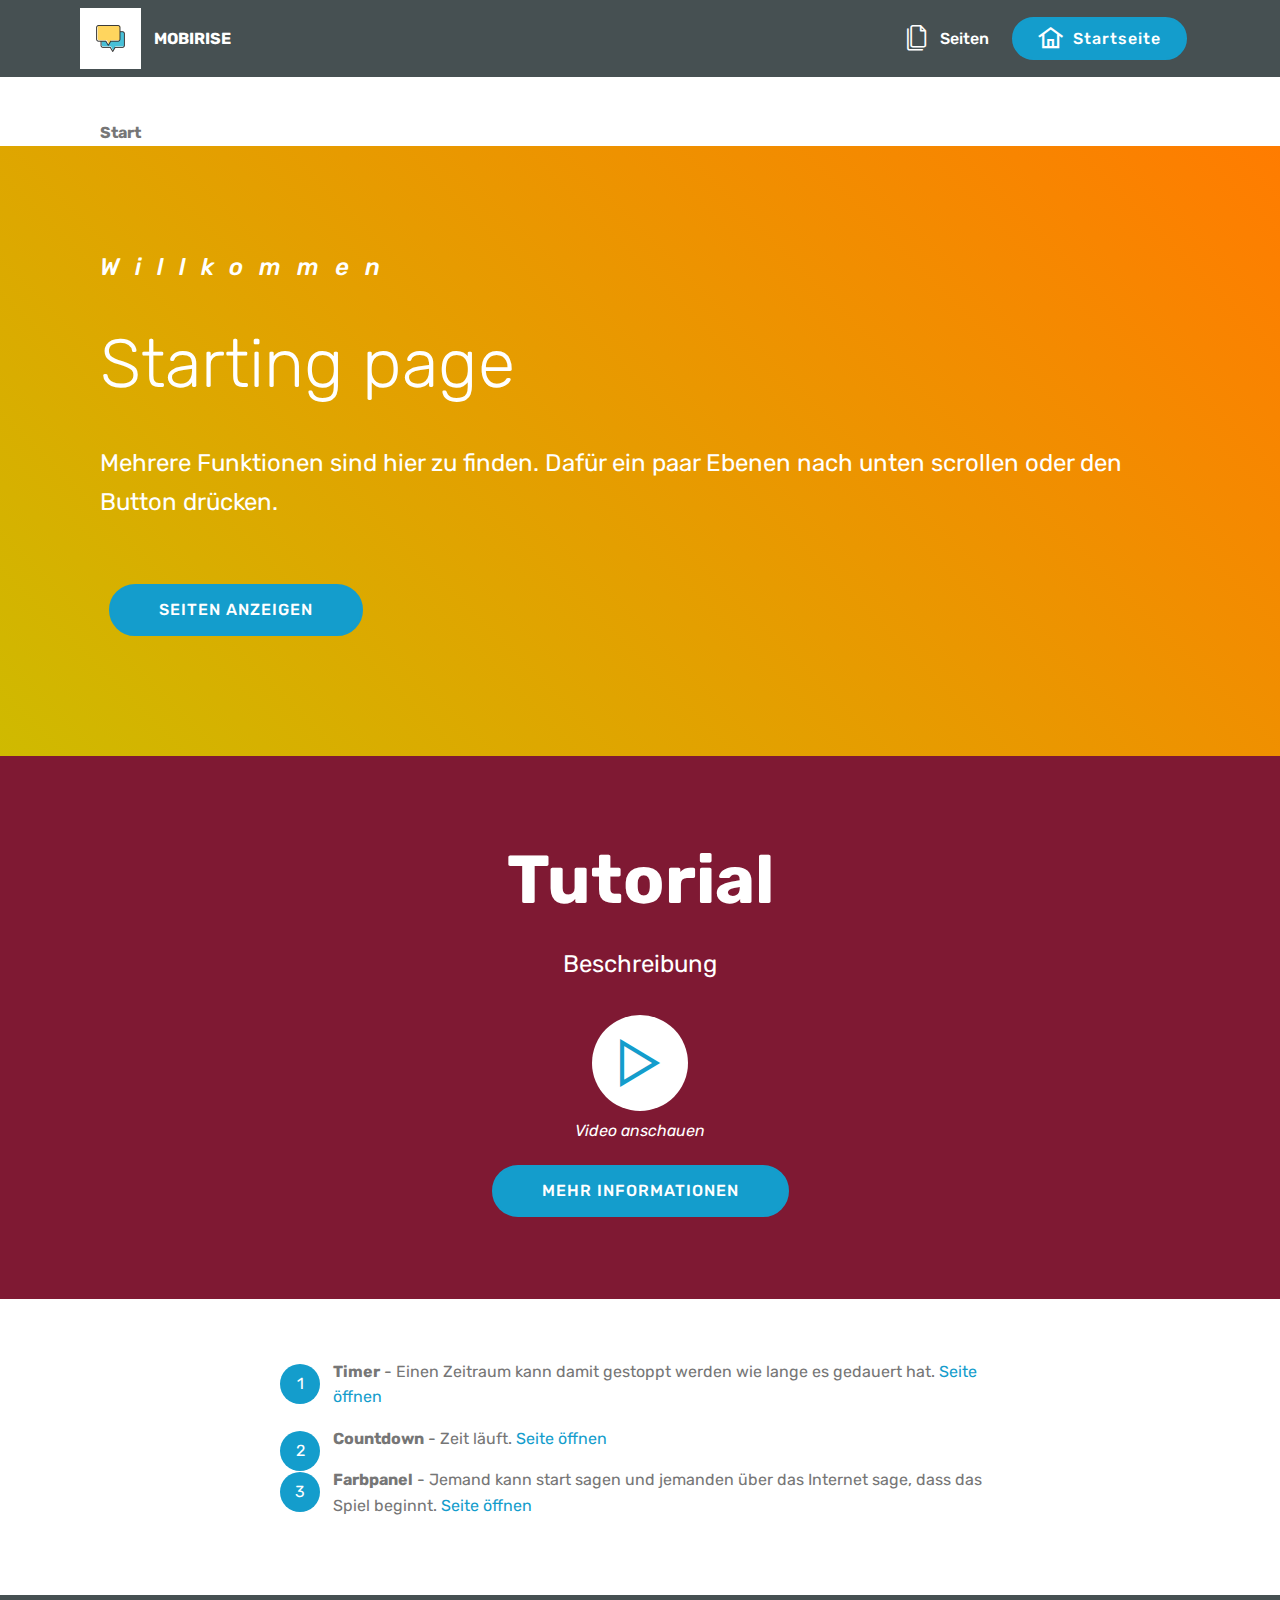
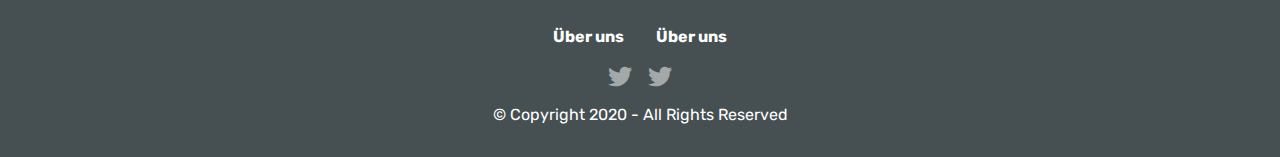
==== commit 7eabac4a: "file" ====
--- a/pages/index.html
+++ b/pages/index.html
@@ -1,7 +1,6 @@
 <!DOCTYPE html>
-<html  >
+<html>
 <head>
-  <!-- Site made with Mobirise Website Builder v4.12.3, https://mobirise.com -->
   <meta charset="UTF-8">
   <meta http-equiv="X-UA-Compatible" content="IE=edge">
   <meta name="generator" content="Mobirise v4.12.3, mobirise.com">
@@ -10,7 +9,7 @@
   <meta name="description" content="">
   
   
-  <title>Home</title>
+  <title>Startingpage</title>
   <link rel="stylesheet" href="assets/web/assets/mobirise-icons/mobirise-icons.css">
   <link rel="stylesheet" href="assets/web/assets/mobirise-icons-bold/mobirise-icons-bold.css">
   <link rel="stylesheet" href="assets/web/assets/mobirise-icons2/mobirise2.css">
@@ -22,15 +21,17 @@
   <link rel="stylesheet" href="assets/dropdown/css/style.css">
   <link rel="stylesheet" href="assets/theme/css/style.css">
   <link rel="preload" as="style" href="assets/mobirise/css/mbr-additional.css"><link rel="stylesheet" href="assets/mobirise/css/mbr-additional.css" type="text/css">
-  
-  
-  
 </head>
 <body>
+    
+    
+    
+    
+    
+    
+    
+    
   <section class="menu cid-seHGuhXUgh" once="menu" id="menu1-0">
-
-    
-
     <nav class="navbar navbar-expand beta-menu navbar-dropdown align-items-center navbar-fixed-top navbar-toggleable-sm">
         <button class="navbar-toggler navbar-toggler-right" type="button" data-toggle="collapse" data-target="#navbarSupportedContent" aria-controls="navbarSupportedContent" aria-expanded="false" aria-label="Toggle navigation">
             <div class="hamburger">
@@ -43,12 +44,12 @@
         <div class="menu-logo">
             <div class="navbar-brand">
                 <span class="navbar-logo">
-                    <a href="index.html">
+                    <a href="#">
                          <img src="assets/images/mbr-122x122.png" alt="Mobirise" title="" style="height: 3.8rem;">
                     </a>
                 </span>
                 <span class="navbar-caption-wrap">
-                    <a class="navbar-caption text-white display-4" href="https://mobirise.co">
+                    <a class="navbar-caption text-white display-4" href="#">
                         MOBIRISE
                     </a>
                 </span>
@@ -65,10 +66,14 @@
     </nav>
 </section>
 
-<section class="engine"><a href="https://mobirise.info/g">build your own site</a></section><section class="mbr-section article content1 cid-seHGVhKyrC" id="content1-3">
-    
-     
-
+    
+    
+    
+    
+    
+    
+    
+<section class="mbr-section article content1 cid-seHGVhKyrC" id="content1-3">
     <div class="container">
         <div class="media-container-row">
             <div class="mbr-text col-12 mbr-fonts-style display-7 col-md-12"><strong>Start</strong></div>
@@ -76,6 +81,15 @@
     </div>
 </section>
 
+    
+    
+    
+    
+    
+    
+    
+    
+    
 <section class="header11 cid-seHGGqiIYS" id="header11-2">
 
     <!-- Block parameters controls (Blue "Gear" panel) -->
@@ -90,19 +104,19 @@
             <h1 class="mbr-section-title py-3 mbr-fonts-style display-1">Starting page</h1>
             <p class="mbr-text py-3 mbr-fonts-style display-5">
                 Mehrere Funktionen sind hier zu finden. Dafür ein paar Ebenen nach unten scrollen oder den Button drücken.</p>
-            <div class="mbr-section-btn py-4"><a class="btn btn-md btn-primary display-4" href="https://mobirise.co">WEITERE SEITEN</a></div>
-        </div>
-    </div>
-
-    
-</section>
-
+            <div class="mbr-section-btn py-4"><a class="btn btn-md btn-primary display-4" href="#content11-4">SEITEN ANZEIGEN</a></div>
+        </div>
+    </div>
+</section>
+
+    
+    
+    
+    
+    
+    
+    
 <section class="header8 cid-seHGysHlIG" id="header8-1">
-
-    
-
-    
-
     <div class="container align-center">
         <div class="row justify-content-md-center">
             <div class="mbr-white col-md-10">
@@ -136,14 +150,20 @@
     </div>
 </section>
 
+    
+    
+    
+    
+    
+    
+    
+    
 <section class="mbr-section article content11 cid-seHI8viT0M" id="content11-4">
-     
-
     <div class="container">
         <div class="media-container-row">
             <div class="mbr-text counter-container col-12 col-md-8 mbr-fonts-style display-7">
                 <ol>
-                    <li><strong>Timer</strong>&nbsp;- Einen Zeitraum kann damit gestoppt werden wie lange es gedauert hat. <a href="index.html">Seite öffnen</a></li>
+                    <li><strong>Timer</strong>&nbsp;- Einen Zeitraum kann damit gestoppt werden wie lange es gedauert hat. <a href="folder/index.html">Seite öffnen</a></li>
                     <li><strong>Countdown</strong> - Zeit läuft. <a href="index.html">Seite öffnen</a></li>
                     <li><strong>Farbpanel</strong>&nbsp;- Jemand kann start sagen und jemanden über das Internet sage, dass das Spiel beginnt. <a href="index.html">Seite öffnen</a></li>
                 </ol>
@@ -152,12 +172,12 @@
     </div>
 </section>
 
+    
+    
+    
+    
+    
 <section once="footers" class="cid-seHJnnbTbv" id="footer7-5">
-
-    
-
-    
-
     <div class="container">
         <div class="media-container-row align-center mbr-white">
             <div class="row row-links">
@@ -201,6 +221,12 @@
 </section>
 
 
+    
+    
+    
+    
+    
+    
   <script src="assets/web/assets/jquery/jquery.min.js"></script>
   <script src="assets/popper/popper.min.js"></script>
   <script src="assets/bootstrap/js/bootstrap.min.js"></script>
@@ -213,5 +239,11 @@
   <script src="assets/theme/js/script.js"></script>
   
   
+    
+    
+    
+    
+    
+    
 </body>
 </html>